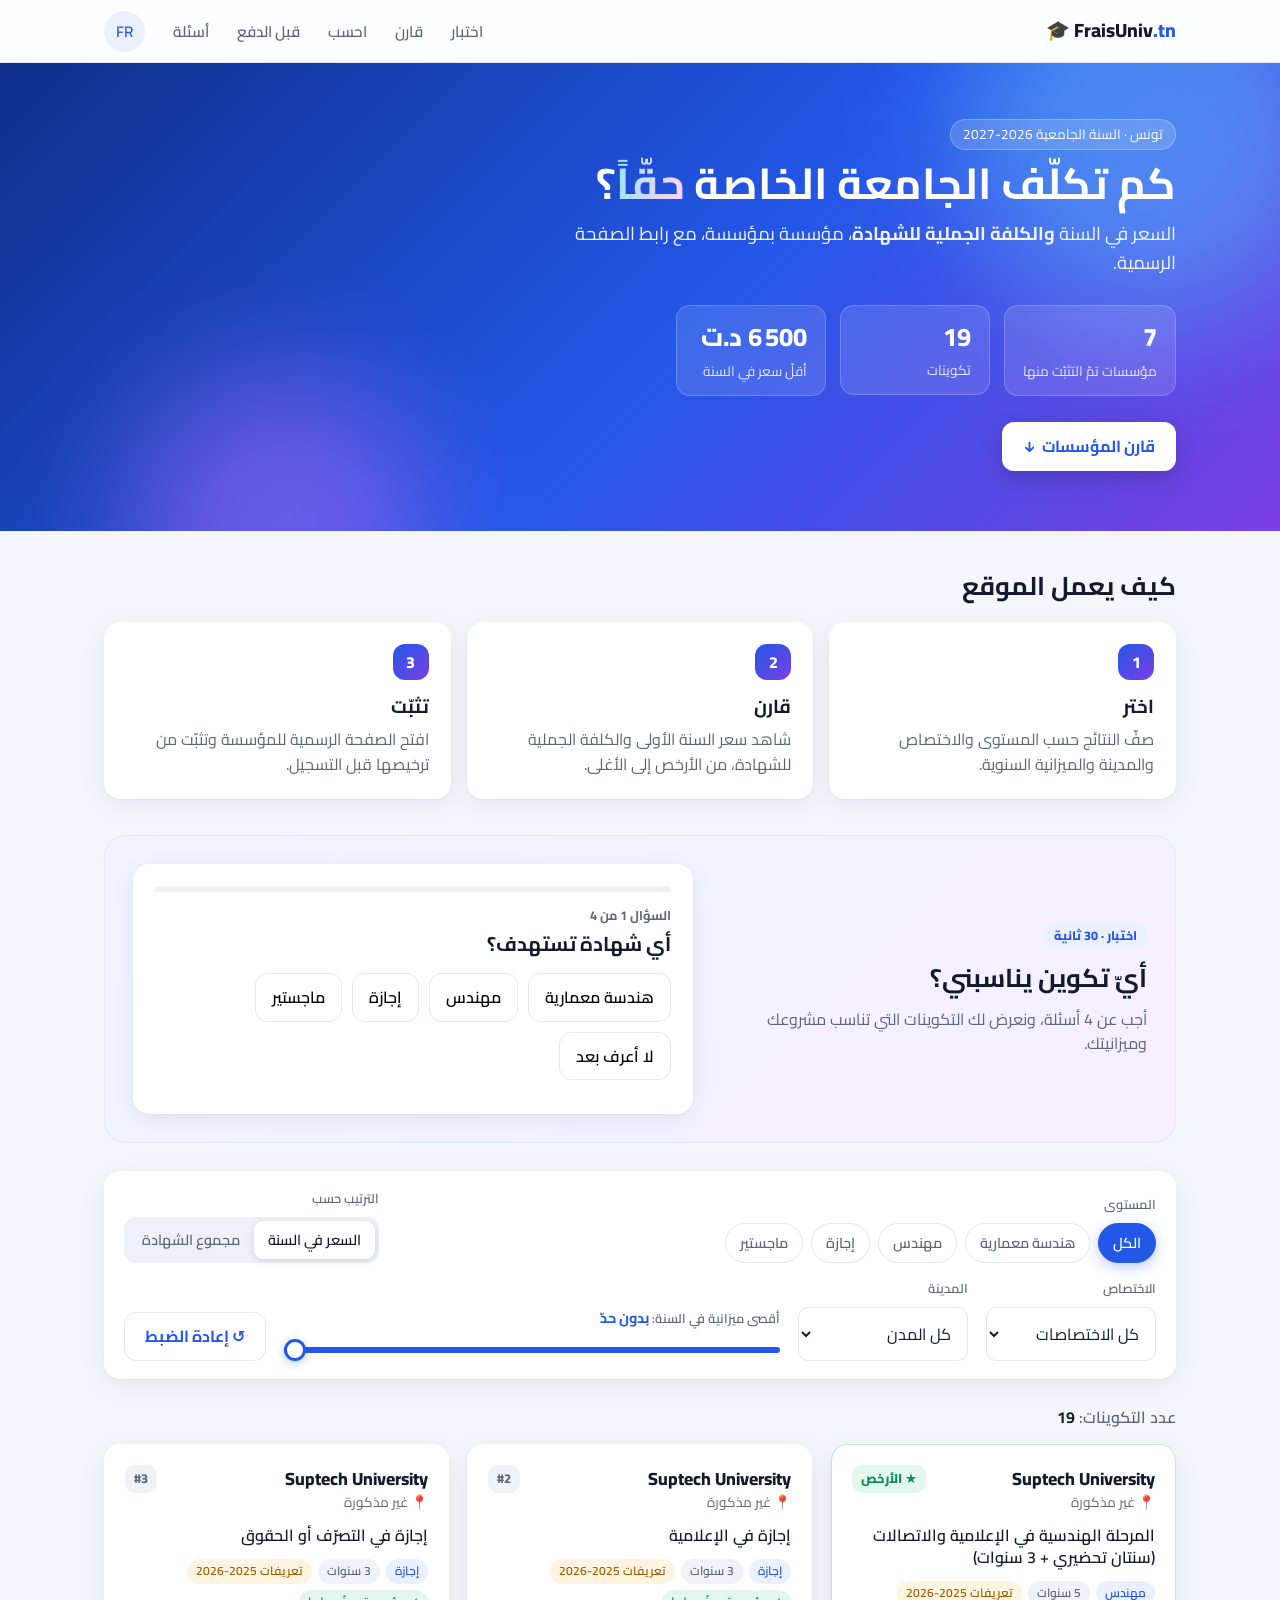
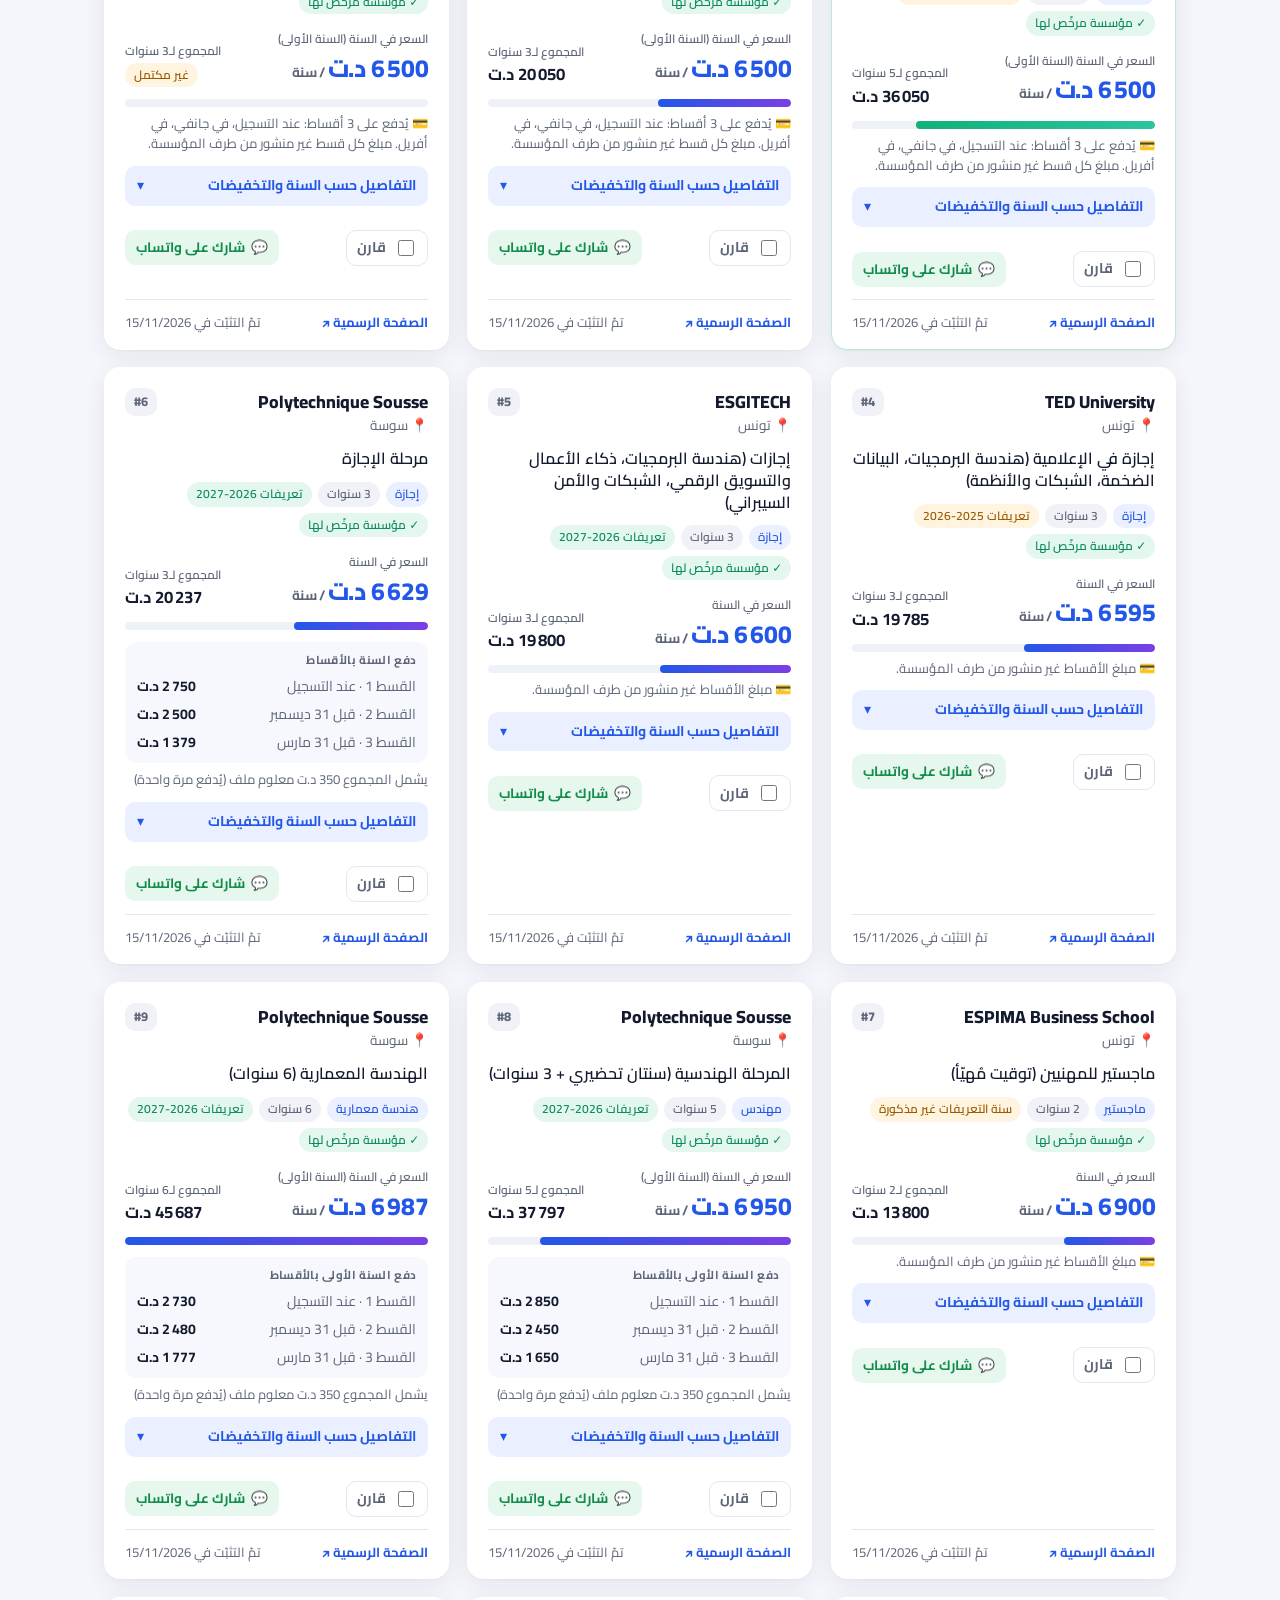
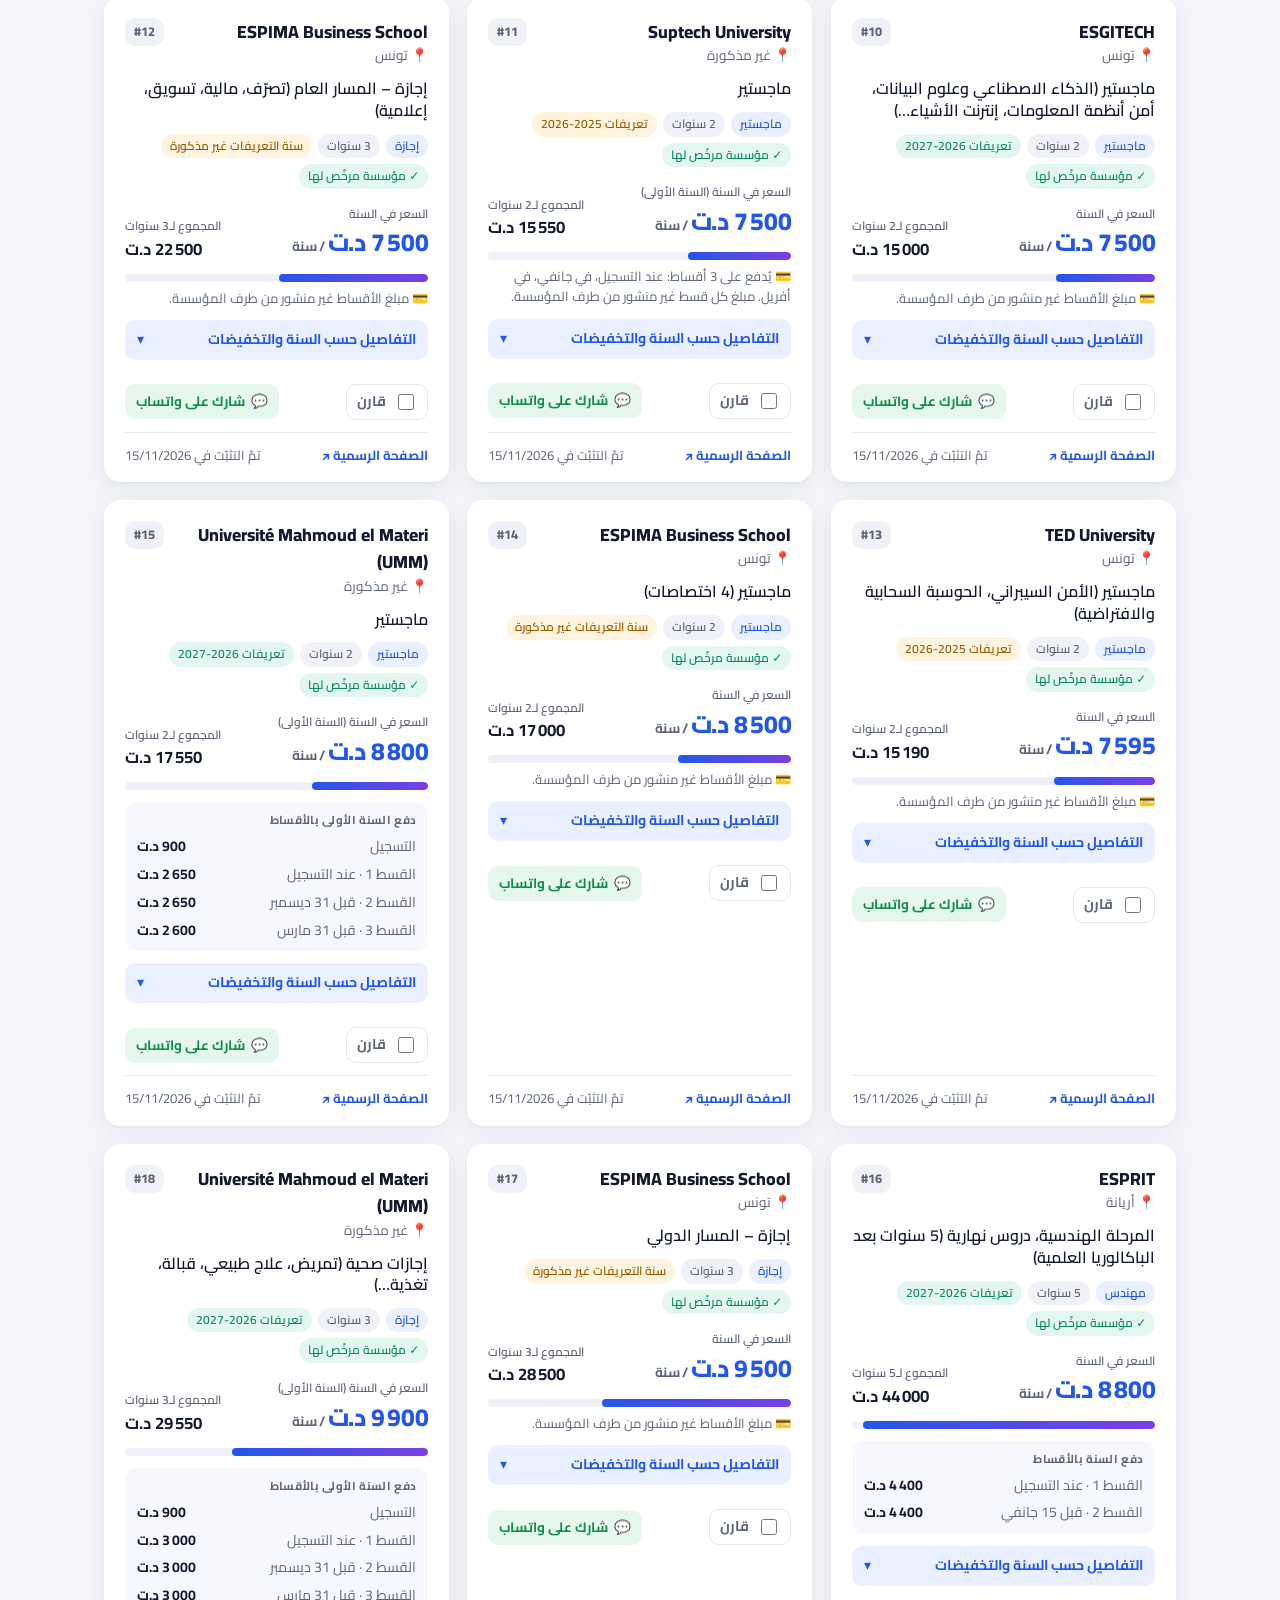
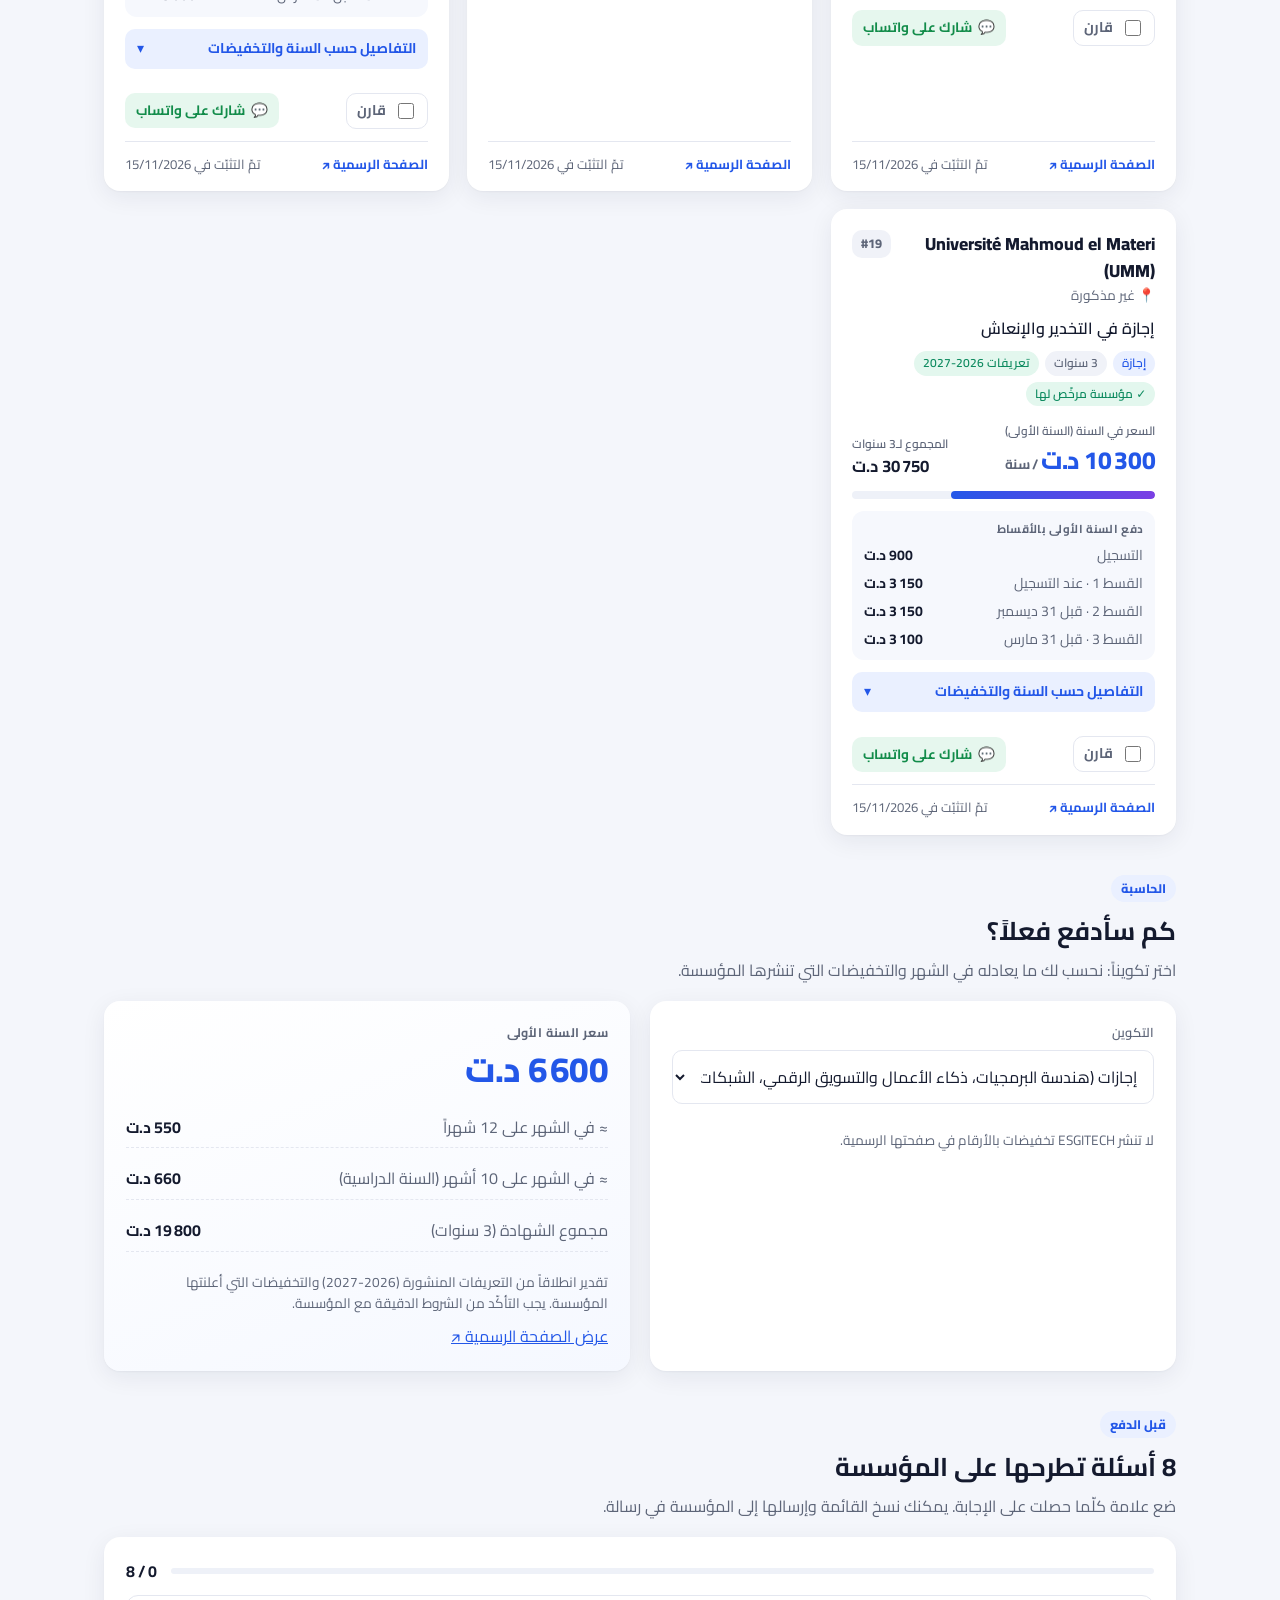
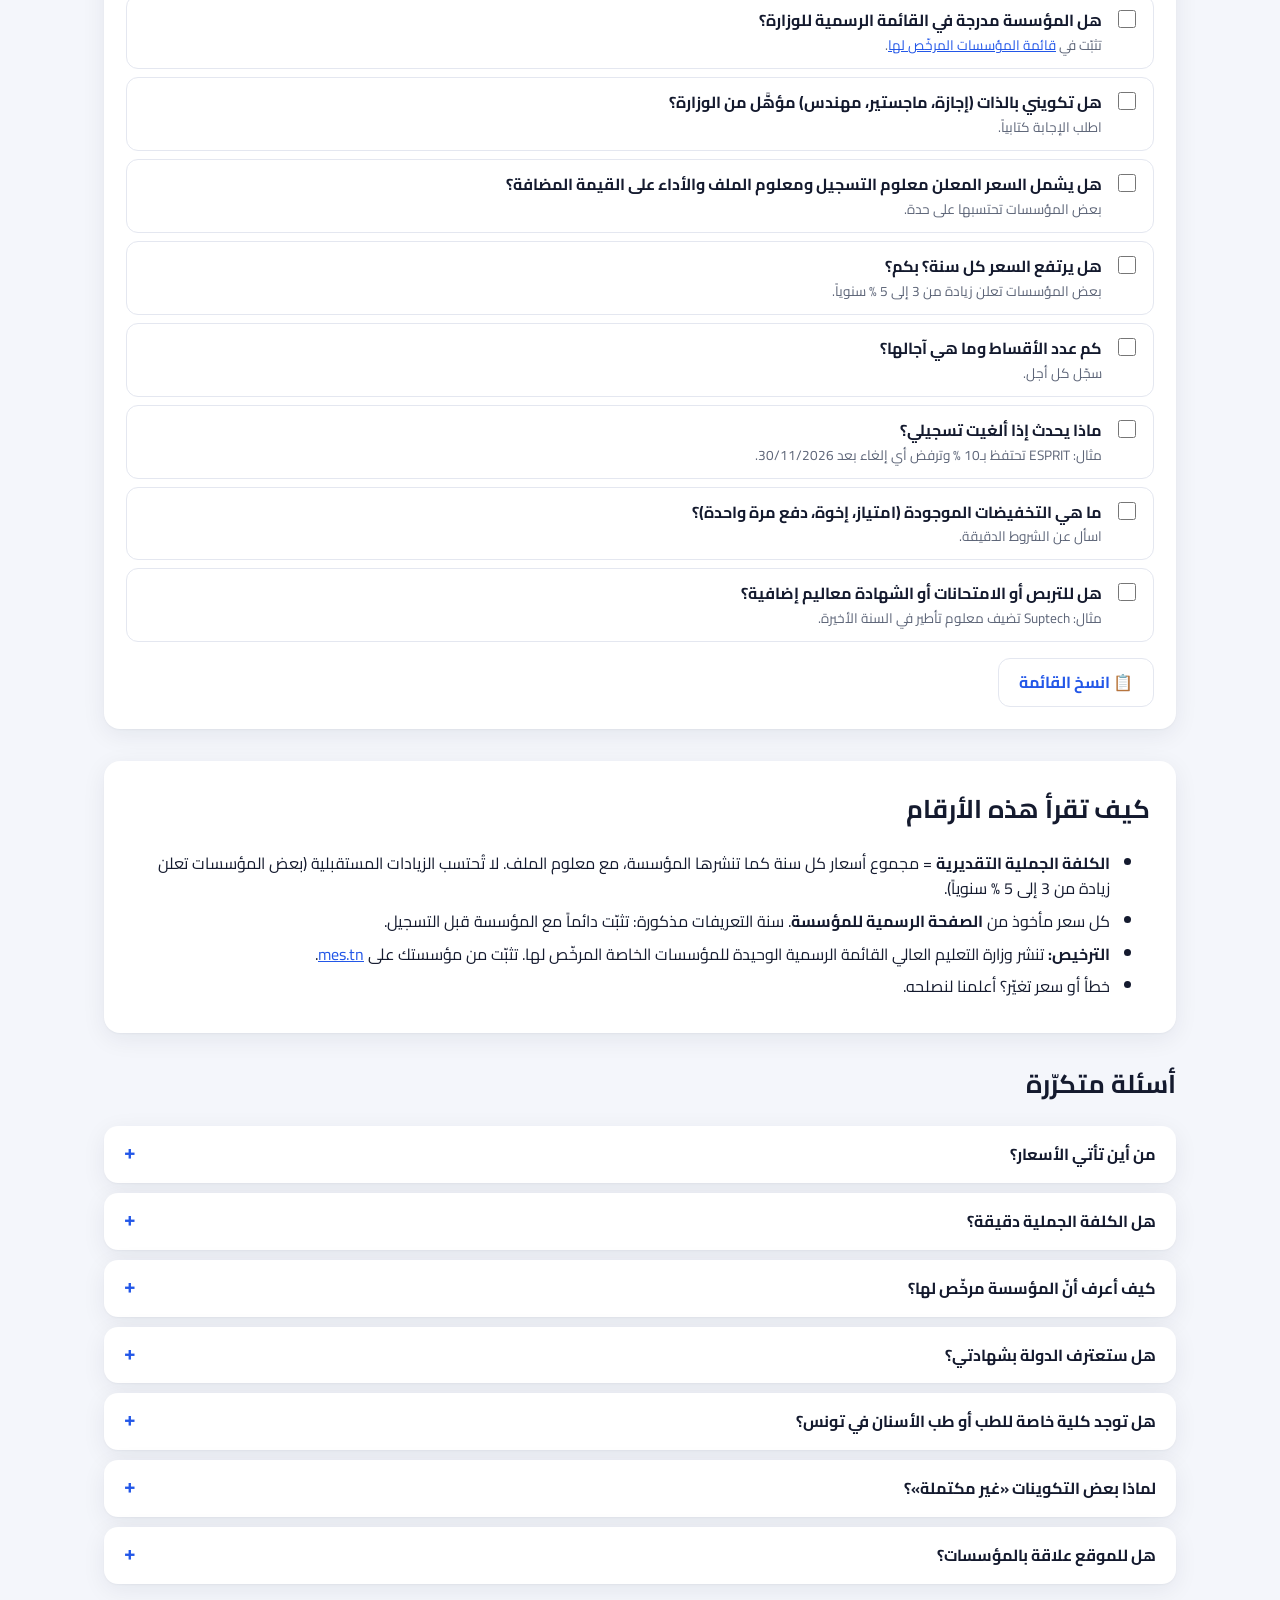
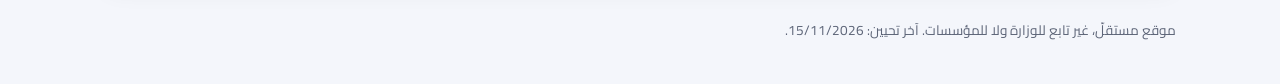
==== ar.html @ 8fb13258 "Version arabe (ar.html, droite à gauche) avec bouton FR / عربي, traductions centralisées dans i18n.j" ====
<!doctype html>
<html lang="ar" dir="rtl">
<head>
  <meta charset="utf-8">
  <meta name="viewport" content="width=device-width, initial-scale=1">
  <title>كم تكلّف الجامعة الخاصة في تونس؟ مقارنة معاليم الدراسة</title>
  <meta name="description" content="قارن معاليم الدراسة في الجامعات والمدارس الخاصة في تونس: السعر في السنة، الكلفة الجملية للشهادة، الأقساط، والمصادر الرسمية مع تاريخ التحيين.">
  <meta property="og:title" content="مقارنة معاليم الجامعات الخاصة في تونس">
  <meta property="og:description" content="السعر في السنة، مجموع الشهادة والمصادر الرسمية، مؤسسة بمؤسسة.">
  <meta property="og:type" content="website">
  <meta property="og:url" content="https://fraisuniv.github.io/ar.html">
  <meta property="og:locale" content="ar_TN">
  <meta name="twitter:card" content="summary">
  <link rel="canonical" href="https://fraisuniv.github.io/ar.html">
  <link rel="alternate" hreflang="fr" href="https://fraisuniv.github.io/">
  <link rel="alternate" hreflang="ar" href="https://fraisuniv.github.io/ar.html">
  <link rel="preconnect" href="https://fonts.googleapis.com">
  <link rel="preconnect" href="https://fonts.gstatic.com" crossorigin>
  <link href="https://fonts.googleapis.com/css2?family=Cairo:wght@400;500;600;700;800&family=Plus+Jakarta+Sans:wght@400;600;800&display=swap" rel="stylesheet">
  <link rel="stylesheet" href="css/style.css">
  <link rel="stylesheet" href="css/extras.css">
</head>
<body>
  <nav class="nav">
    <div class="wrap nav-in">
      <a href="#" class="logo" dir="ltr">🎓 FraisUniv<span>.tn</span></a>
      <div class="nav-links">
        <a href="#quiz">اختبار</a>
        <a href="#comparer">قارن</a>
        <a href="#calcul">احسب</a>
        <a href="#avant">قبل الدفع</a>
        <a href="#faq">أسئلة</a>
        <a href="./" class="lang" lang="fr" hreflang="fr">FR</a>
      </div>
    </div>
  </nav>

  <header class="hero">
    <div class="blob b1"></div><div class="blob b2"></div>
    <div class="wrap hero-in">
      <p class="tag">تونس · السنة الجامعية 2026-2027</p>
      <h1>كم تكلّف الجامعة الخاصة <em>حقّاً</em>؟</h1>
      <p class="lead">السعر في السنة <strong>والكلفة الجملية للشهادة</strong>، مؤسسة بمؤسسة، مع رابط الصفحة الرسمية.</p>
      <div class="stats">
        <div class="stat"><b data-count id="s-ecoles">0</b><span>مؤسسات تمّ التثبّت منها</span></div>
        <div class="stat"><b data-count id="s-form">0</b><span>تكوينات</span></div>
        <div class="stat"><b id="s-min">—</b><span>أقلّ سعر في السنة</span></div>
      </div>
      <a href="#comparer" class="btn btn-light">قارن المؤسسات <span class="arrow">↓</span></a>
    </div>
  </header>

  <main class="wrap">
    <section id="comment" class="steps">
      <h2>كيف يعمل الموقع</h2>
      <div class="steps-grid">
        <div class="step"><span>1</span><h3>اختر</h3><p>صفِّ النتائج حسب المستوى والاختصاص والمدينة والميزانية السنوية.</p></div>
        <div class="step"><span>2</span><h3>قارن</h3><p>شاهد سعر السنة الأولى والكلفة الجملية للشهادة، من الأرخص إلى الأغلى.</p></div>
        <div class="step"><span>3</span><h3>تثبّت</h3><p>افتح الصفحة الرسمية للمؤسسة وتثبّت من ترخيصها قبل التسجيل.</p></div>
      </div>
    </section>

    <section id="quiz" class="quiz">
      <div class="quiz-head">
        <span class="kicker">اختبار · 30 ثانية</span>
        <h2>أيّ تكوين يناسبني؟</h2>
        <p>أجب عن 4 أسئلة، ونعرض لك التكوينات التي تناسب مشروعك وميزانيتك.</p>
      </div>
      <div class="quiz-box">
        <div class="quiz-progress"><i id="q-bar"></i></div>
        <div id="q-step"></div>
      </div>
    </section>

    <section id="comparer" class="filters" aria-label="التصفية">
      <div class="f-row">
        <div class="f-group grow">
          <span class="f-label">المستوى</span>
          <div class="chips" id="f-niveau" role="radiogroup" aria-label="المستوى"></div>
        </div>
        <div class="f-group">
          <span class="f-label">الترتيب حسب</span>
          <div class="seg" id="f-tri" role="radiogroup" aria-label="الترتيب حسب">
            <button type="button" data-v="an" class="on" role="radio" aria-checked="true">السعر في السنة</button>
            <button type="button" data-v="total" role="radio" aria-checked="false">مجموع الشهادة</button>
            <span class="seg-pill"></span>
          </div>
        </div>
      </div>
      <div class="f-row">
        <label class="f-group">
          <span class="f-label">الاختصاص</span>
          <select id="f-domaine"><option value="">كل الاختصاصات</option></select>
        </label>
        <label class="f-group">
          <span class="f-label">المدينة</span>
          <select id="f-ville"><option value="">كل المدن</option></select>
        </label>
        <label class="f-group grow">
          <span class="f-label">أقصى ميزانية في السنة: <b id="budget-val">بدون حدّ</b></span>
          <input id="f-budget" type="range" step="100">
        </label>
        <button id="reset" class="btn btn-ghost" type="button">↺ إعادة الضبط</button>
      </div>
    </section>

    <p id="count" class="count" aria-live="polite"></p>
    <div id="cards" class="cards"></div>

    <section id="calcul" class="calc reveal">
      <div class="calc-head">
        <span class="kicker">الحاسبة</span>
        <h2>كم سأدفع فعلاً؟</h2>
        <p>اختر تكويناً: نحسب لك ما يعادله في الشهر والتخفيضات التي تنشرها المؤسسة.</p>
      </div>
      <div class="calc-grid">
        <div class="calc-form">
          <label class="f-group"><span class="f-label">التكوين</span><select id="c-form"></select></label>
          <div id="c-opts" class="c-opts"></div>
        </div>
        <div class="calc-res" id="c-res" aria-live="polite"></div>
      </div>
    </section>

    <section id="avant" class="check reveal">
      <div class="calc-head">
        <span class="kicker">قبل الدفع</span>
        <h2>8 أسئلة تطرحها على المؤسسة</h2>
        <p>ضع علامة كلّما حصلت على الإجابة. يمكنك نسخ القائمة وإرسالها إلى المؤسسة في رسالة.</p>
      </div>
      <div class="check-box">
        <div class="check-top"><div class="quiz-progress"><i id="ck-bar"></i></div><b id="ck-count">0 / 8</b></div>
        <ul id="ck-list" class="ck-list"></ul>
        <button id="ck-copy" class="btn btn-ghost" type="button">📋 انسخ القائمة</button>
      </div>
    </section>

    <section class="info reveal">
      <h2>كيف تقرأ هذه الأرقام</h2>
      <ul>
        <li><strong>الكلفة الجملية التقديرية</strong> = مجموع أسعار كل سنة كما تنشرها المؤسسة، مع معلوم الملف. لا تُحتسب الزيادات المستقبلية (بعض المؤسسات تعلن زيادة من 3 إلى 5 % سنوياً).</li>
        <li>كل سعر مأخوذ من <strong>الصفحة الرسمية للمؤسسة</strong>. سنة التعريفات مذكورة: تثبّت دائماً مع المؤسسة قبل التسجيل.</li>
        <li><strong>الترخيص:</strong> تنشر وزارة التعليم العالي القائمة الرسمية الوحيدة للمؤسسات الخاصة المرخّص لها. تثبّت من مؤسستك على <a href="https://www.mes.tn" target="_blank" rel="noopener">mes.tn</a>.</li>
        <li>خطأ أو سعر تغيّر؟ أعلمنا لنصلحه.</li>
      </ul>
    </section>

    <section id="faq" class="faq reveal">
      <h2>أسئلة متكرّرة</h2>
      <details><summary>من أين تأتي الأسعار؟</summary><p>كل سعر منقول من الصفحة الرسمية للمؤسسة (رابط «الصفحة الرسمية» في كل بطاقة)، مع تاريخ تثبّتنا منه.</p></details>
      <details><summary>هل الكلفة الجملية دقيقة؟</summary><p>هي تقدير: مجموع الأسعار المنشورة لكل سنة مع معلوم الملف. لا تُحتسب الزيادات المستقبلية، وبعض المؤسسات تعلن زيادات كل سنة.</p></details>
      <details><summary>كيف أعرف أنّ المؤسسة مرخّص لها؟</summary><p>تنشر وزارة التعليم العالي القائمة الرسمية للمؤسسات الخاصة المرخّص لها على <a href="https://www.mes.tn" target="_blank" rel="noopener">mes.tn</a>. تثبّت دائماً من مؤسستك في هذه القائمة.</p></details>
      <details><summary>هل ستعترف الدولة بشهادتي؟</summary><p>حسب الوزارة، المؤسسات الخاصة <strong>المرخّص لها</strong> وحدها مؤهّلة لإسناد شهادات جامعية معترف بها وقابلة للمعادلة. تمّ التثبّت من كل مؤسسة في الموقع في <a href="https://www.mes.tn/image.php?id=20985" target="_blank" rel="noopener">القائمة الرسمية 2025-2026</a> (شارة «✓ مؤسسة مرخّص لها»). بالنسبة لشهادة المهندس توجد <a href="https://www.mes.tn/image.php?id=21192" target="_blank" rel="noopener">قائمة خاصة</a>. قبل الدفع، اسأل المؤسسة أيضاً إن كان التكوين الذي تريده بالذات (إجازة، ماجستير) مؤهَّلاً من الوزارة. المصدر: <a href="https://www.mes.tn/page.php?code_menu=147&code_menu_parent=54" target="_blank" rel="noopener">mes.tn</a>.</p></details>
      <details><summary>هل توجد كلية خاصة للطب أو طب الأسنان في تونس؟</summary><p>في أفريل 2019، أعلنت الوزارة أنها رفضت كل المطالب وأنه لن يُرخَّص لأي جامعة خاصة في الطب أو طب الأسنان (<a href="https://www.webdo.tn/fr/actualite/national/aucune-universite-privee-en-medecine-ne-verra-le-jour-assure-le-ministere-de-lenseignement-superieur/150460/" target="_blank" rel="noopener">Webdo، 15/04/2019</a>). لم نجد إعلاناً مخالفاً منذ ذلك الحين. المؤسسات الخاصة في مجال الصحة تقدّم تكوينات <strong>شبه طبية</strong> (تمريض، علاج طبيعي، قبالة…). احذر من العروض التي تعدك بشهادة طبيب في مؤسسة خاصة في تونس.</p></details>
      <details><summary>لماذا بعض التكوينات «غير مكتملة»؟</summary><p>لا تنشر المؤسسة أسعار كل السنوات. لا نخترع أي رقم: اتصل بالمؤسسة لمعرفة المبلغ الناقص.</p></details>
      <details><summary>هل للموقع علاقة بالمؤسسات؟</summary><p>لا. الموقع مستقلّ ويرتّب المؤسسات حسب السعر، وليس حسب من يدفع.</p></details>
    </section>
  </main>

  <footer class="wrap foot">
    <p>موقع مستقلّ، غير تابع للوزارة ولا للمؤسسات. آخر تحيين: <span id="maj"></span>.</p>
  </footer>

  <div id="cmp-bar" class="cmp-bar" hidden>
    <span id="cmp-txt"></span>
    <button id="cmp-clear" class="btn btn-ghost" type="button">إفراغ</button>
    <button id="cmp-open" class="btn btn-primary" type="button">قارن</button>
  </div>
  <div id="cmp-modal" class="modal" hidden role="dialog" aria-modal="true" aria-labelledby="cmp-title">
    <div class="modal-box">
      <div class="modal-head"><h2 id="cmp-title">المقارنة</h2><button id="cmp-close" class="x" type="button" aria-label="إغلاق">✕</button></div>
      <div class="modal-body" id="cmp-body"></div>
    </div>
  </div>

  <script src="js/i18n.js"></script>
  <script src="js/data.js"></script>
  <script src="js/app.js"></script>
  <script src="js/extras.js"></script>
</body>
</html>
---- css/style.css ----
:root {
  --bg: #f4f6fb;
  --card: #ffffff;
  --text: #141a2e;
  --muted: #5d6578;
  --line: #e4e7f0;
  --accent: #2357e8;
  --accent-2: #7b3fe4;
  --accent-soft: #eaf0ff;
  --warn: #9a5b00;
  --warn-soft: #fff4e0;
  --ok: #0d8a5f;
  --ok-soft: #e3f7ee;
  --shadow: 0 1px 2px rgba(20,30,60,.04), 0 6px 24px rgba(20,30,60,.07);
  --shadow-up: 0 2px 4px rgba(20,30,60,.05), 0 18px 40px rgba(35,87,232,.16);
  --ease: cubic-bezier(.22,.8,.26,1);
  --r: 16px;
}
* { box-sizing: border-box; }
html { scroll-behavior: smooth; }
body { margin: 0; background: var(--bg); color: var(--text); font: 16px/1.55 "Plus Jakarta Sans", system-ui, -apple-system, "Segoe UI", Roboto, sans-serif; }
.wrap { max-width: 1120px; margin: 0 auto; padding: 0 24px; }
a { color: var(--accent); }
h2 { font-size: 1.6rem; letter-spacing: -.01em; }

/* Navigation */
.nav { background: rgba(255,255,255,.82); backdrop-filter: blur(12px); border-bottom: 1px solid var(--line); position: sticky; top: 0; z-index: 20; }
.nav-in { display: flex; align-items: center; justify-content: space-between; height: 62px; }
.logo { font-weight: 800; font-size: 1.2rem; color: var(--text); text-decoration: none; }
.logo span { color: var(--accent); }
.nav-links a { margin-inline-start: 24px; color: var(--muted); text-decoration: none; font-weight: 600; font-size: .95rem; position: relative; transition: color .2s; }
.nav-links a::after { content: ""; position: absolute; left: 0; right: 0; bottom: -4px; height: 2px; background: var(--accent); border-radius: 2px; transform: scaleX(0); transition: transform .25s var(--ease); }
.nav-links a:hover { color: var(--accent); }
.nav-links a:hover::after { transform: scaleX(1); }

/* Hero */
.hero { position: relative; overflow: hidden; background: linear-gradient(135deg, #0d2f8a 0%, #2357e8 55%, #7b3fe4 100%); color: #fff; padding: 56px 0 60px; }
.hero-in { position: relative; z-index: 1; animation: rise .8s var(--ease) both; }
.blob { position: absolute; border-radius: 50%; filter: blur(60px); opacity: .45; }
.b1 { width: 380px; height: 380px; background: #5ec8ff; top: -120px; right: -60px; animation: float 12s ease-in-out infinite; }
.b2 { width: 300px; height: 300px; background: #c06bff; bottom: -140px; left: 10%; animation: float 15s ease-in-out infinite reverse; }
.hero h1 { font-size: 2.7rem; margin: 10px 0 12px; line-height: 1.12; letter-spacing: -.02em; max-width: 760px; }
.hero h1 em { font-style: normal; background: linear-gradient(90deg, #9fe2ff, #ffd1ff); -webkit-background-clip: text; background-clip: text; color: transparent; }
.hero .lead { font-size: 1.15rem; max-width: 620px; opacity: .92; margin: 0; }
.tag { display: inline-block; background: rgba(255,255,255,.16); border: 1px solid rgba(255,255,255,.25); padding: 4px 12px; border-radius: 99px; font-size: .85rem; margin: 0; }
.stats { display: flex; gap: 14px; margin-top: 28px; flex-wrap: wrap; }
.stat { background: rgba(255,255,255,.12); border: 1px solid rgba(255,255,255,.2); backdrop-filter: blur(6px); border-radius: 14px; padding: 12px 18px; min-width: 150px; }
.stat b { display: block; font-size: 1.6rem; font-weight: 800; font-variant-numeric: tabular-nums; }
.stat span { font-size: .85rem; opacity: .85; }

/* Boutons */
.btn { display: inline-flex; align-items: center; gap: 8px; font: inherit; font-weight: 700; padding: 11px 20px; border-radius: 12px; cursor: pointer; text-decoration: none; border: 1px solid transparent; transition: transform .15s var(--ease), background .2s, box-shadow .2s; }
.btn:active { transform: scale(.97); }
.btn-light { background: #fff; color: var(--accent); margin-top: 26px; box-shadow: 0 8px 24px rgba(0,0,0,.18); }
.btn-light:hover { transform: translateY(-2px); }
.btn-light .arrow { display: inline-block; animation: bob 1.6s ease-in-out infinite; }
.btn-ghost { background: transparent; color: var(--accent); border-color: var(--line); align-self: end; }
.btn-ghost:hover { background: var(--accent-soft); }
:focus-visible { outline: 3px solid rgba(35,87,232,.45); outline-offset: 2px; border-radius: 10px; }

/* Filtres */
.filters { position: relative; z-index: 10; background: #fff; padding: 18px 20px; border-radius: var(--r); margin-top: 28px; box-shadow: var(--shadow); display: grid; gap: 16px; animation: rise .8s .15s var(--ease) both; }
.f-row { display: flex; gap: 18px; flex-wrap: wrap; align-items: flex-end; }
.f-group { display: flex; flex-direction: column; gap: 8px; min-width: 170px; }
.f-group.grow { flex: 1; }
.f-label { font-size: .8rem; font-weight: 600; color: var(--muted); text-transform: uppercase; letter-spacing: .04em; }
.f-label b { color: var(--accent); text-transform: none; letter-spacing: 0; font-size: .9rem; }
select { font: inherit; padding: 10px 12px; border: 1px solid var(--line); border-radius: 10px; background: #fff; color: var(--text); cursor: pointer; transition: border-color .2s, box-shadow .2s; }
select:hover { border-color: #c5cde0; }
select:focus { border-color: var(--accent); box-shadow: 0 0 0 3px var(--accent-soft); outline: none; }

.chips { display: flex; flex-wrap: wrap; gap: 8px; }
.chip { font: inherit; font-size: .9rem; font-weight: 600; padding: 8px 14px; border-radius: 99px; border: 1px solid var(--line); background: #fff; color: var(--muted); cursor: pointer; transition: all .2s var(--ease); }
.chip:hover { border-color: var(--accent); color: var(--accent); transform: translateY(-1px); }
.chip.on { background: var(--accent); border-color: var(--accent); color: #fff; box-shadow: 0 4px 14px rgba(35,87,232,.3); }

.seg { position: relative; display: inline-flex; background: #eef1f8; border-radius: 12px; padding: 4px; }
.seg button { position: relative; z-index: 1; font: inherit; font-size: .9rem; font-weight: 600; border: 0; background: none; padding: 8px 14px; border-radius: 9px; cursor: pointer; color: var(--muted); transition: color .25s; }
.seg button.on { color: var(--text); }
.seg-pill { position: absolute; top: 4px; bottom: 4px; left: 4px; background: #fff; border-radius: 9px; box-shadow: 0 2px 8px rgba(20,30,60,.12); transition: left .3s var(--ease), width .3s var(--ease); }

input[type=range] { -webkit-appearance: none; appearance: none; width: 100%; height: 6px; border-radius: 99px; background: linear-gradient(90deg, var(--accent) var(--p, 100%), #dfe4f0 var(--p, 100%)); cursor: pointer; margin: 10px 0 8px; }
input[type=range]::-webkit-slider-thumb { -webkit-appearance: none; width: 22px; height: 22px; border-radius: 50%; background: #fff; border: 3px solid var(--accent); box-shadow: 0 2px 8px rgba(35,87,232,.35); transition: transform .15s; }
input[type=range]::-webkit-slider-thumb:hover { transform: scale(1.15); }
input[type=range]::-moz-range-thumb { width: 18px; height: 18px; border-radius: 50%; background: #fff; border: 3px solid var(--accent); }

.count { color: var(--muted); margin: 26px 0 14px; font-weight: 600; }
.count b { color: var(--text); }

/* Cartes */
.cards { display: grid; grid-template-columns: repeat(auto-fill, minmax(340px, 1fr)); gap: 18px; }
.card { background: var(--card); border-radius: var(--r); padding: 20px 20px 16px; box-shadow: var(--shadow); border: 1px solid transparent; display: flex; flex-direction: column; gap: 12px; transition: transform .25s var(--ease), box-shadow .25s var(--ease), border-color .25s; animation: pop .45s var(--ease) both; animation-delay: calc(var(--i) * 45ms); }
.card:hover { transform: translateY(-4px); box-shadow: var(--shadow-up); border-color: #d6e0ff; }
.card.best { border-color: #b8ead4; }
.card-top { display: flex; justify-content: space-between; gap: 10px; align-items: flex-start; }
.school { font-weight: 800; font-size: 1.1rem; }
.where { font-size: .85rem; color: var(--muted); }
.rank { flex: none; font-size: .8rem; font-weight: 800; color: var(--muted); background: #f0f2f8; border-radius: 10px; padding: 4px 9px; }
.best .rank { background: var(--ok-soft); color: var(--ok); }
.title { font-weight: 600; line-height: 1.35; }
.badges { display: flex; flex-wrap: wrap; gap: 6px; }
.badge { display: inline-block; font-size: .75rem; font-weight: 600; padding: 3px 9px; border-radius: 99px; background: var(--accent-soft); color: var(--accent); }
.badge.warn { background: var(--warn-soft); color: var(--warn); }
.badge.ok { background: var(--ok-soft); color: var(--ok); }
.badge.grey { background: #f0f2f8; color: var(--muted); }

.money { display: flex; justify-content: space-between; align-items: flex-end; gap: 10px; padding-top: 4px; }
.money small { display: block; font-size: .75rem; color: var(--muted); font-weight: 600; text-transform: uppercase; letter-spacing: .03em; }
.first { font-weight: 700; font-size: 1.05rem; }
.total { font-weight: 800; font-size: 1.55rem; color: var(--accent); font-variant-numeric: tabular-nums; letter-spacing: -.01em; }
.bar { height: 8px; background: #eef1f8; border-radius: 99px; overflow: hidden; }
.bar i { display: block; height: 100%; width: 0; border-radius: 99px; background: linear-gradient(90deg, var(--accent), var(--accent-2)); transition: width .9s var(--ease); }
.best .bar i { background: linear-gradient(90deg, #12b07a, #2bc4a0); }
.dossier { font-size: .82rem; color: var(--muted); margin-top: -6px; }

.toggle { font: inherit; font-size: .88rem; font-weight: 700; color: var(--accent); background: var(--accent-soft); border: 0; border-radius: 10px; padding: 9px 12px; cursor: pointer; display: flex; justify-content: space-between; align-items: center; transition: background .2s; }
.toggle:hover { background: #dce6ff; }
.toggle .chev { transition: transform .3s var(--ease); }
.card.open .toggle .chev { transform: rotate(180deg); }
.more { display: grid; grid-template-rows: 0fr; transition: grid-template-rows .35s var(--ease); }
.card.open .more { grid-template-rows: 1fr; }
.more > div { overflow: hidden; }
.years { display: flex; align-items: flex-end; gap: 8px; height: 120px; padding: 14px 2px 0; }
.yr { flex: 1; display: flex; flex-direction: column; align-items: center; justify-content: flex-end; height: 100%; gap: 4px; font-size: .72rem; color: var(--muted); }
.yr .col { width: 100%; max-width: 44px; border-radius: 8px 8px 4px 4px; background: linear-gradient(180deg, #7d9bff, var(--accent)); height: 0; transition: height .6s var(--ease); }
.yr .col.na { background: repeating-linear-gradient(45deg, #eef1f8 0 6px, #e1e6f2 6px 12px); }
.yr b { color: var(--text); font-size: .74rem; }
.note { font-size: .85rem; color: var(--muted); margin: 10px 0 0; }
.note strong { color: var(--text); }

.card-foot { display: flex; justify-content: space-between; align-items: center; border-top: 1px solid var(--line); padding-top: 12px; margin-top: auto; font-size: .82rem; color: var(--muted); }
.card-foot a { font-weight: 700; text-decoration: none; }
.card-foot a:hover { text-decoration: underline; }

.empty { grid-column: 1 / -1; text-align: center; background: var(--card); border-radius: var(--r); padding: 40px 20px; box-shadow: var(--shadow); animation: pop .4s var(--ease) both; }
.empty .big { font-size: 2.4rem; }
.empty p { color: var(--muted); }

/* Sections */
.steps { margin: 36px 0 0; }
.steps h2 { margin: 0 0 16px; }
.steps-grid { display: grid; grid-template-columns: repeat(3, 1fr); gap: 16px; }
.step { background: var(--card); border-radius: var(--r); padding: 22px; box-shadow: var(--shadow); transition: transform .25s var(--ease); }
.step:hover { transform: translateY(-3px); }
.step span { display: inline-grid; place-items: center; width: 36px; height: 36px; border-radius: 12px; background: linear-gradient(135deg, var(--accent), var(--accent-2)); color: #fff; font-weight: 800; }
.step h3 { margin: 12px 0 6px; }
.step p { margin: 0; color: var(--muted); }

.info { background: var(--card); border-radius: var(--r); padding: 8px 26px 18px; margin: 32px 0; box-shadow: var(--shadow); }
.info li { margin-bottom: 8px; }

.faq { margin: 0 0 36px; }
.faq details { background: var(--card); border-radius: 14px; padding: 16px 20px; margin-bottom: 10px; box-shadow: var(--shadow); }
.faq summary { font-weight: 700; cursor: pointer; list-style: none; display: flex; justify-content: space-between; }
.faq summary::-webkit-details-marker { display: none; }
.faq summary::after { content: "+"; color: var(--accent); font-size: 1.3rem; line-height: 1; transition: transform .25s var(--ease); }
.faq details[open] summary::after { transform: rotate(45deg); }
.faq details[open] p { animation: fade .3s var(--ease); }
.faq p { color: var(--muted); margin: 10px 0 0; }
.foot { color: var(--muted); font-size: .85rem; padding-bottom: 30px; }

.reveal { opacity: 0; transform: translateY(24px); transition: opacity .7s var(--ease), transform .7s var(--ease); }
.reveal.seen { opacity: 1; transform: none; }

@keyframes rise { from { opacity: 0; transform: translateY(18px); } to { opacity: 1; transform: none; } }
@keyframes pop { from { opacity: 0; transform: translateY(14px) scale(.98); } to { opacity: 1; transform: none; } }
@keyframes fade { from { opacity: 0; } to { opacity: 1; } }
@keyframes float { 50% { transform: translate(30px, 24px); } }
@keyframes bob { 50% { transform: translateY(3px); } }

@media (max-width: 760px) {
  .hero h1 { font-size: 2rem; }
  .nav-links { display: none; }
  .filters { position: static; }
  .steps-grid { grid-template-columns: 1fr; }
  .cards { grid-template-columns: 1fr; }
  .wrap { padding: 0 16px; }
}
@media (prefers-reduced-motion: reduce) {
  *, *::before, *::after { animation: none !important; transition: none !important; }
  .reveal { opacity: 1; transform: none; }
}
.card a.badge { text-decoration: none; } .card a.badge:hover { filter: brightness(.95); }
.money .right { text-align: end; }
.total .per { font-size: .85rem; font-weight: 700; color: var(--muted); }
.tranches { background: #f6f8fd; border-radius: 12px; padding: 10px 12px; display: grid; gap: 6px; }
.tranches small { font-size: .72rem; color: var(--muted); font-weight: 700; text-transform: uppercase; letter-spacing: .03em; }
.tr { display: flex; justify-content: space-between; gap: 10px; font-size: .88rem; }
.tr span { color: var(--muted); }
.tr b { font-variant-numeric: tabular-nums; }
.tr-table { width: 100%; border-collapse: collapse; font-size: .78rem; margin-top: 12px; font-variant-numeric: tabular-nums; }
.tr-table th { text-align: end; color: var(--muted); font-weight: 600; padding: 4px; border-bottom: 1px solid var(--line); }
.tr-table th:first-child, .tr-table td:first-child { text-align: start; }
.tr-table td { text-align: end; padding: 4px; border-bottom: 1px solid var(--line); }

/* Langue : bouton FR / عربي et version arabe (droite à gauche) */
.lang { font-weight: 800; font-size: .85rem; color: var(--accent) !important; background: var(--accent-soft); padding: 6px 12px; border-radius: 99px; }
.lang::after { display: none; }
[dir="rtl"] body { font-family: "Cairo", "Plus Jakarta Sans", system-ui, sans-serif; }
[dir="rtl"] input[type=range] { background: linear-gradient(270deg, var(--accent) var(--p, 100%), #dfe4f0 var(--p, 100%)); }
[dir="rtl"] .hero h1, [dir="rtl"] h2 { letter-spacing: 0; }
[dir="rtl"] .f-label, [dir="rtl"] .money small, [dir="rtl"] .q-num, [dir="rtl"] .kicker { letter-spacing: 0; text-transform: none; }
---- css/extras.css ----
/* Sections interactives : quiz, comparateur, calculateur, liste « avant de payer » */
.kicker { display: inline-block; font-size: .78rem; font-weight: 800; text-transform: uppercase; letter-spacing: .06em; color: var(--accent); background: var(--accent-soft); padding: 4px 10px; border-radius: 99px; }
.btn-primary { background: linear-gradient(135deg, var(--accent), var(--accent-2)); color: #fff; box-shadow: 0 6px 18px rgba(35,87,232,.3); }
.btn-primary:hover { transform: translateY(-1px); }
.btn-primary:disabled { opacity: .45; cursor: not-allowed; transform: none; }

/* Quiz */
.quiz { margin: 36px 0 0; display: grid; grid-template-columns: 1fr 1.3fr; gap: 24px; align-items: center; background: linear-gradient(135deg, #f0f4ff, #f6efff); border-radius: 22px; padding: 28px; border: 1px solid #e2e8ff; }
.quiz-head h2 { margin: 10px 0 8px; }
.quiz-head p { color: var(--muted); margin: 0; }
.quiz-box { background: #fff; border-radius: var(--r); padding: 22px; box-shadow: var(--shadow); min-height: 250px; }
.quiz-progress { height: 6px; background: #eef1f8; border-radius: 99px; overflow: hidden; flex: 1; }
.quiz-progress i { display: block; height: 100%; width: 0; background: linear-gradient(90deg, var(--accent), var(--accent-2)); border-radius: 99px; transition: width .4s var(--ease); }
.q-anim { animation: pop .35s var(--ease) both; }
.q-num { font-size: .8rem; font-weight: 700; color: var(--muted); margin: 14px 0 2px; text-transform: uppercase; letter-spacing: .04em; }
.q-anim h3 { margin: 0 0 14px; font-size: 1.25rem; }
.q-choices { display: flex; flex-wrap: wrap; gap: 10px; }
.q-choice { font: inherit; font-weight: 600; padding: 11px 16px; border-radius: 12px; border: 1.5px solid var(--line); background: #fff; cursor: pointer; transition: all .2s var(--ease); }
.q-choice:hover { border-color: var(--accent); color: var(--accent); transform: translateY(-2px); box-shadow: 0 6px 14px rgba(35,87,232,.12); }
.q-back { font: inherit; font-size: .85rem; background: none; border: 0; color: var(--muted); cursor: pointer; margin-top: 14px; padding: 0; }
.q-back:hover { color: var(--accent); }
.q-res { display: grid; gap: 10px; margin: 6px 0 14px; }
.q-card { font: inherit; text-align: start; display: grid; grid-template-columns: auto 1fr auto; gap: 12px; align-items: center; padding: 12px 14px; border-radius: 14px; border: 1px solid var(--line); background: #fff; cursor: pointer; transition: all .2s var(--ease); animation: pop .4s var(--ease) both; }
.q-card:nth-child(2) { animation-delay: .08s; }
.q-card:nth-child(3) { animation-delay: .16s; }
.q-card:hover { border-color: var(--accent); transform: translateX(4px); }
.q-card small { display: block; color: var(--muted); font-size: .8rem; }
.q-medal { font-size: 1.5rem; }
.q-price { font-weight: 800; color: var(--accent); text-align: end; white-space: nowrap; }
.q-price small { font-weight: 600; }

/* Actions des cartes */
.card-actions { display: flex; justify-content: space-between; align-items: center; gap: 10px; }
.pick { display: inline-flex; align-items: center; gap: 8px; font-size: .88rem; font-weight: 700; color: var(--muted); cursor: pointer; padding: 6px 10px; border-radius: 10px; border: 1px solid var(--line); transition: all .2s; }
.pick input { width: 16px; height: 16px; accent-color: var(--accent); }
.card.picked .pick { border-color: var(--accent); color: var(--accent); background: var(--accent-soft); }
.card.picked { border-color: var(--accent); box-shadow: var(--shadow-up); }
.wa { display: inline-flex; align-items: center; gap: 6px; font-size: .85rem; font-weight: 700; color: #128c4a; background: #e6f7ee; padding: 7px 11px; border-radius: 10px; text-decoration: none; transition: background .2s; }
.wa::before { content: "💬"; }
.wa:hover { background: #d3f1e1; }
.card.flash { animation: flash 1.8s var(--ease); }
@keyframes flash { 0%, 100% { box-shadow: var(--shadow); } 20%, 60% { box-shadow: 0 0 0 4px rgba(35,87,232,.35), var(--shadow-up); } }

/* Barre et fenêtre de comparaison */
.cmp-bar { position: fixed; left: 50%; bottom: 20px; transform: translateX(-50%); z-index: 30; display: flex; align-items: center; gap: 12px; background: #141a2e; color: #fff; padding: 10px 12px 10px 20px; border-radius: 16px; box-shadow: 0 16px 40px rgba(0,0,0,.25); }
.cmp-bar[hidden] { display: none; }
.cmp-bar .btn-ghost { color: #fff; border-color: rgba(255,255,255,.25); }
.cmp-bar .btn-ghost:hover { background: rgba(255,255,255,.1); }
.modal { position: fixed; inset: 0; z-index: 40; background: rgba(15,20,40,.55); backdrop-filter: blur(4px); display: grid; place-items: center; padding: 20px; animation: fade .2s; }
.modal[hidden] { display: none; }
.modal-box { background: #fff; border-radius: 20px; width: min(980px, 100%); max-height: 88vh; display: flex; flex-direction: column; box-shadow: 0 30px 80px rgba(0,0,0,.3); animation: pop .3s var(--ease); }
.modal-head { display: flex; justify-content: space-between; align-items: center; padding: 18px 22px; border-bottom: 1px solid var(--line); }
.modal-head h2 { margin: 0; font-size: 1.3rem; }
.x { font: inherit; font-size: 1.1rem; border: 0; background: #f0f2f8; width: 36px; height: 36px; border-radius: 10px; cursor: pointer; }
.x:hover { background: #e3e7f2; }
.modal-body { padding: 8px 22px 20px; overflow: auto; }
.table-wrap { overflow-x: auto; }
.cmp { width: 100%; border-collapse: collapse; font-size: .9rem; }
.cmp th, .cmp td { padding: 11px 12px; border-bottom: 1px solid var(--line); text-align: start; vertical-align: top; }
.cmp thead th { font-size: 1rem; }
.cmp tbody th { color: var(--muted); font-weight: 600; width: 190px; }
.cmp td.win { background: var(--ok-soft); color: var(--ok); font-weight: 700; }

/* Calculateur */
.calc, .check { margin: 40px 0 0; }
.calc-head h2 { margin: 10px 0 6px; }
.calc-head p { color: var(--muted); margin: 0 0 18px; }
.calc-grid { display: grid; grid-template-columns: 1fr 1fr; gap: 20px; }
.calc-form, .calc-res, .check-box { background: #fff; border-radius: var(--r); padding: 22px; box-shadow: var(--shadow); }
.calc-form select { width: 100%; }
.c-opts { display: grid; gap: 12px; margin-top: 16px; }
.opt-group { display: grid; gap: 8px; }
.opt { display: flex; gap: 10px; align-items: flex-start; padding: 10px 12px; border-radius: 12px; border: 1px solid var(--line); cursor: pointer; transition: all .2s; }
.opt:hover { border-color: var(--accent); }
.opt:has(input:checked) { border-color: var(--accent); background: var(--accent-soft); }
.opt input { accent-color: var(--accent); margin-top: 3px; }
.opt small { display: block; color: var(--ok); font-weight: 700; }
.calc-res { display: grid; gap: 10px; align-content: start; background: linear-gradient(160deg, #fff, #f5f8ff); }
.calc-res .big small { display: block; font-size: .78rem; font-weight: 700; color: var(--muted); text-transform: uppercase; letter-spacing: .03em; }
.calc-res .big b { font-size: 2.2rem; font-weight: 800; color: var(--accent); letter-spacing: -.02em; }
.c-row { display: flex; justify-content: space-between; gap: 10px; padding: 8px 0; border-bottom: 1px dashed var(--line); }
.c-row span { color: var(--muted); }
.c-save { background: var(--ok-soft); color: var(--ok); padding: 10px 12px; border-radius: 12px; font-weight: 600; animation: pop .35s var(--ease); }

/* Avant de payer */
.check-top { display: flex; align-items: center; gap: 14px; margin-bottom: 12px; }
.ck-list { list-style: none; padding: 0; margin: 0 0 16px; display: grid; gap: 8px; }
.ck-list label { display: flex; gap: 12px; align-items: flex-start; padding: 12px 14px; border-radius: 12px; border: 1px solid var(--line); cursor: pointer; transition: all .2s; }
.ck-list label:hover { border-color: #c5d3ff; }
.ck-list input { width: 18px; height: 18px; accent-color: var(--ok); margin-top: 2px; flex: none; }
.ck-list small { display: block; color: var(--muted); font-size: .85rem; margin-top: 2px; }
.ck-list label:has(input:checked) { background: var(--ok-soft); border-color: #b8ead4; }
.ck-list label:has(input:checked) b { text-decoration: line-through; color: var(--muted); }

.toast { position: fixed; left: 50%; top: 80px; transform: translate(-50%, -20px); background: #141a2e; color: #fff; padding: 10px 18px; border-radius: 12px; font-weight: 600; z-index: 50; opacity: 0; pointer-events: none; transition: all .3s var(--ease); }
.toast.show { opacity: 1; transform: translate(-50%, 0); }

@media (max-width: 760px) {
  .quiz, .calc-grid { grid-template-columns: 1fr; }
  .quiz { padding: 18px; }
  .cmp-bar { width: calc(100% - 32px); justify-content: space-between; }
}
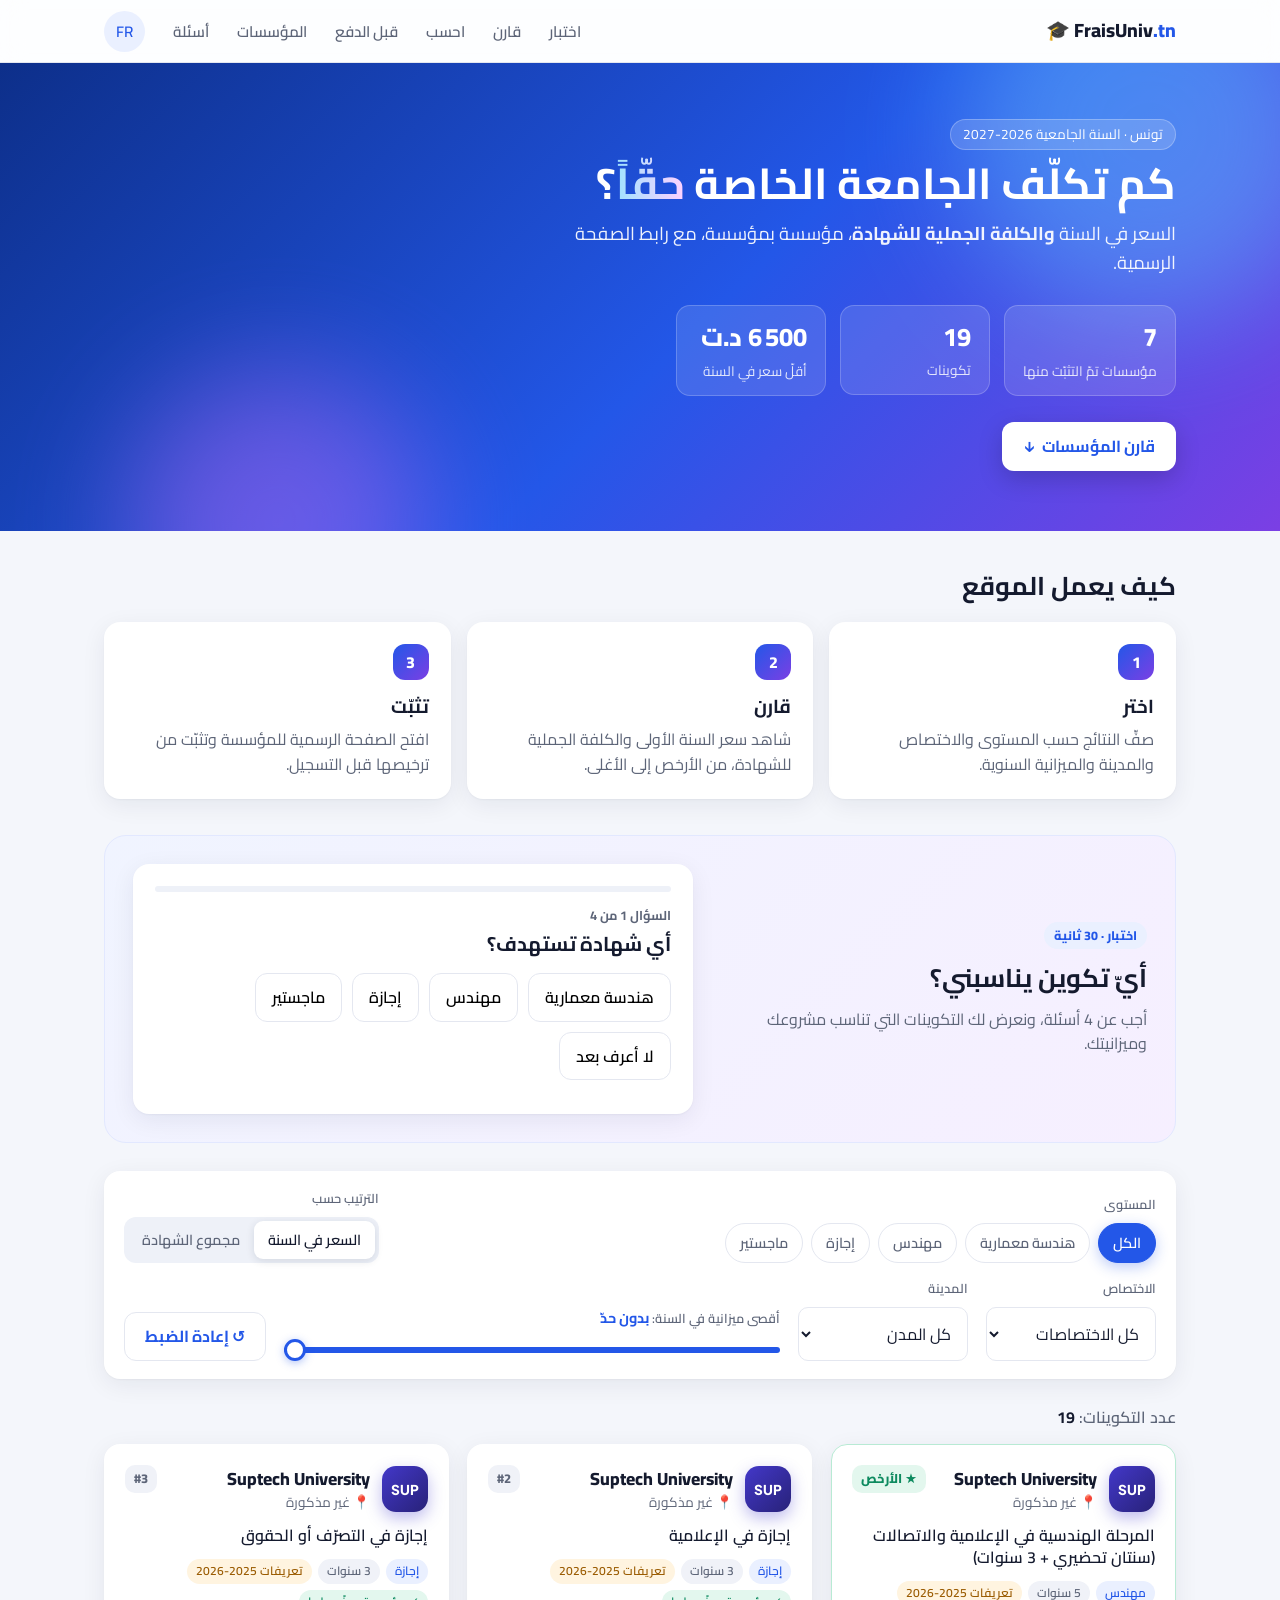
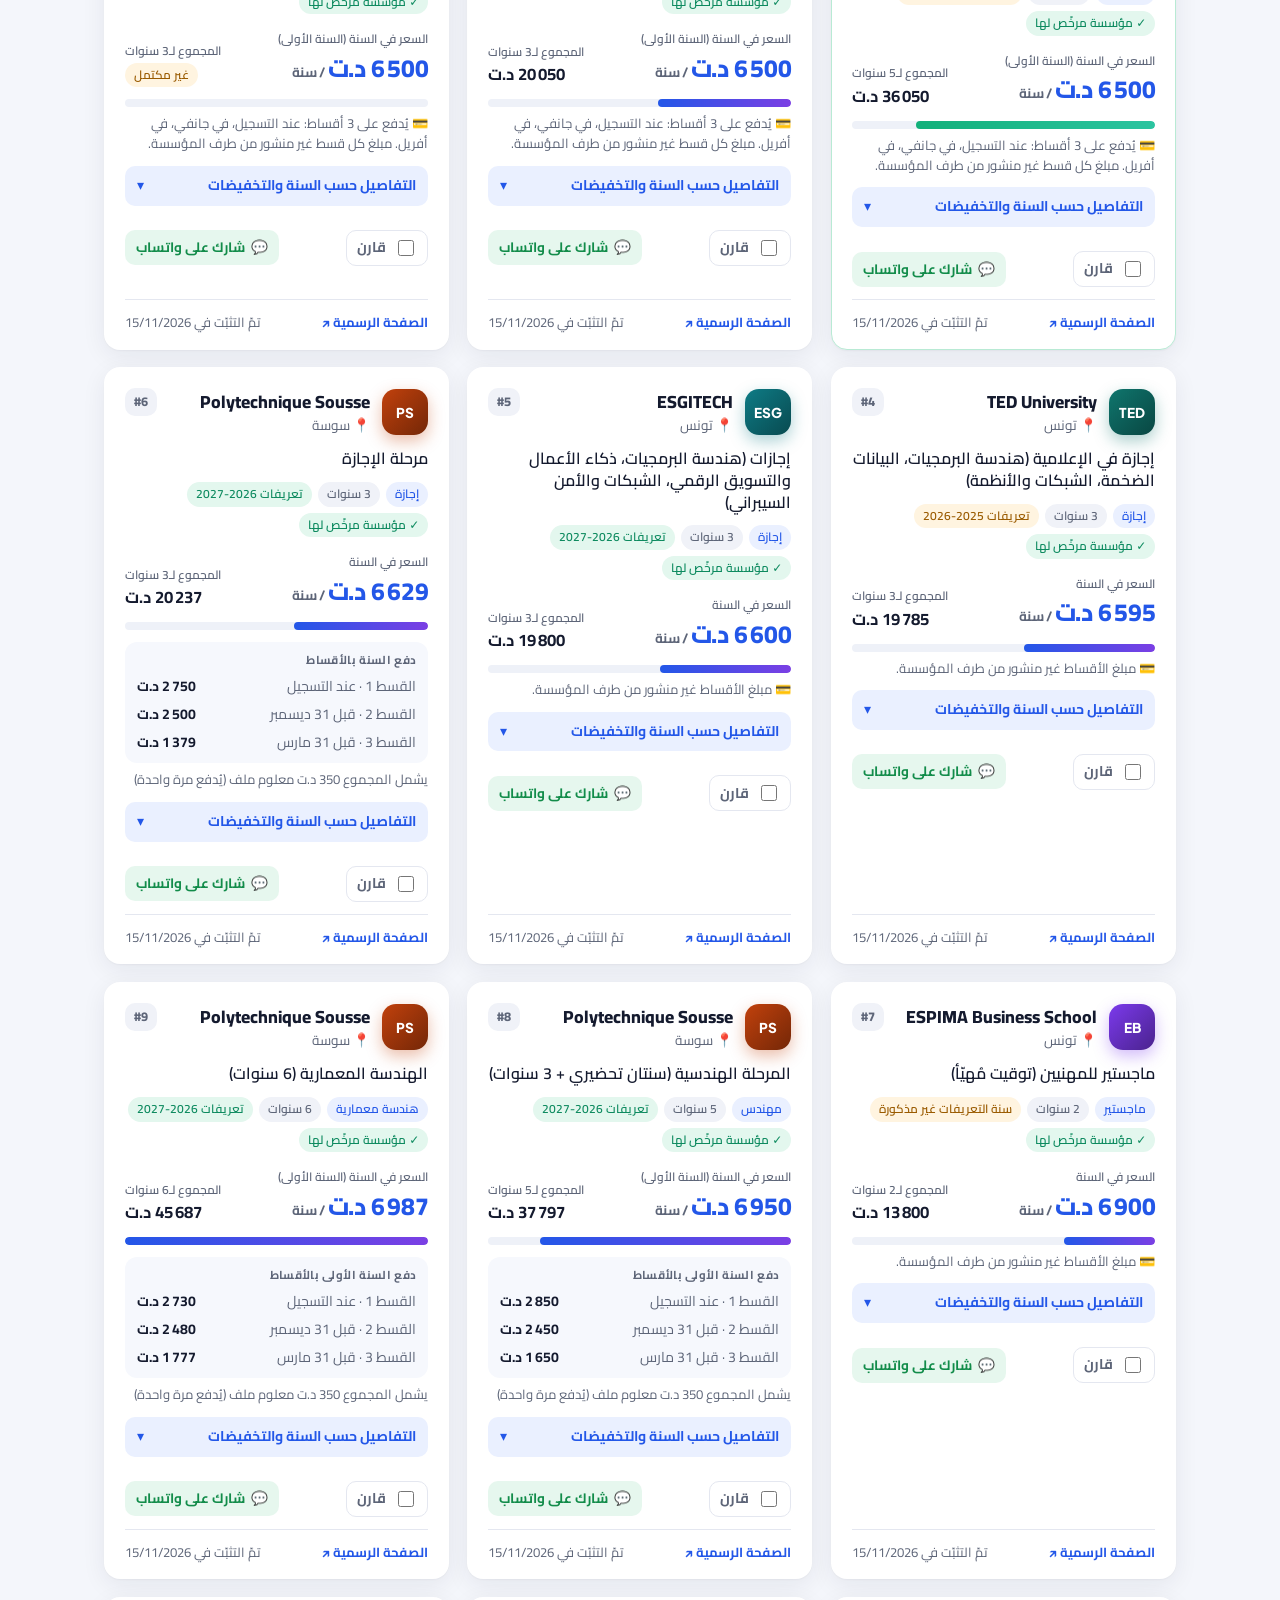
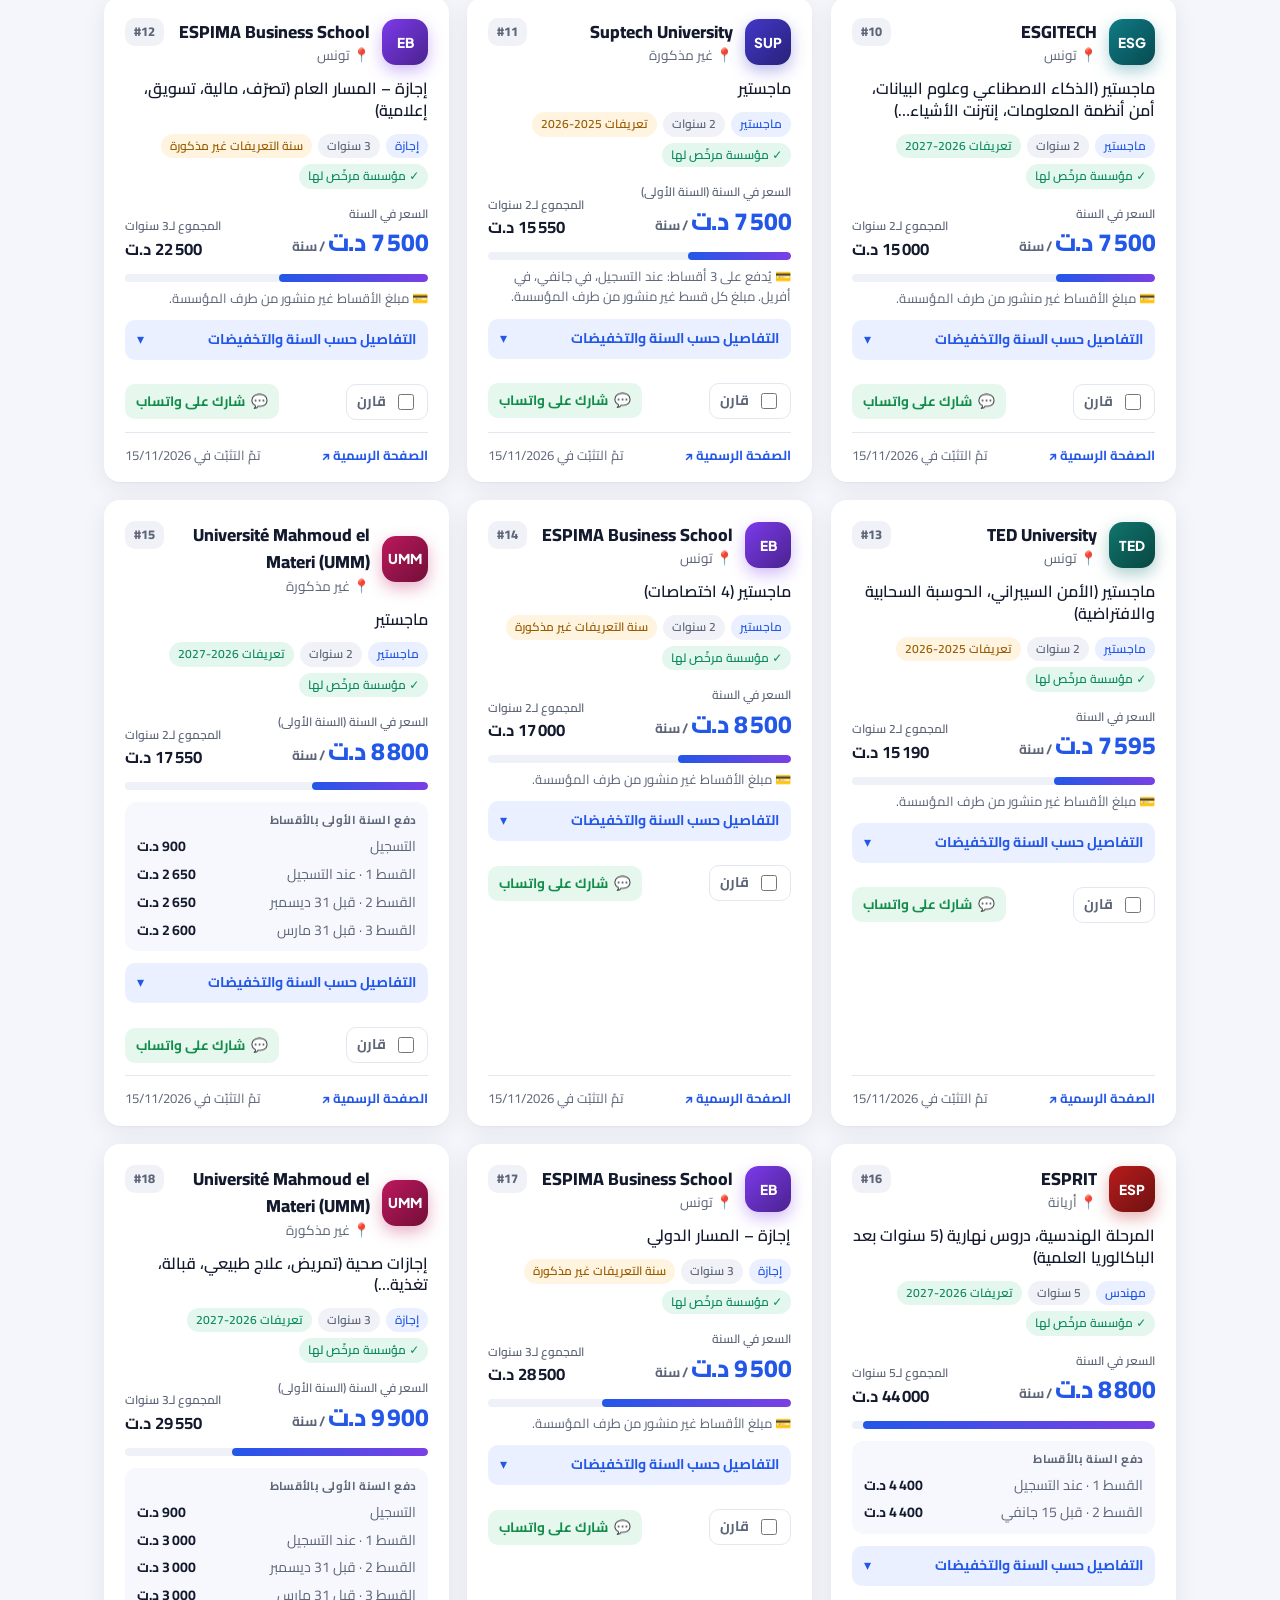
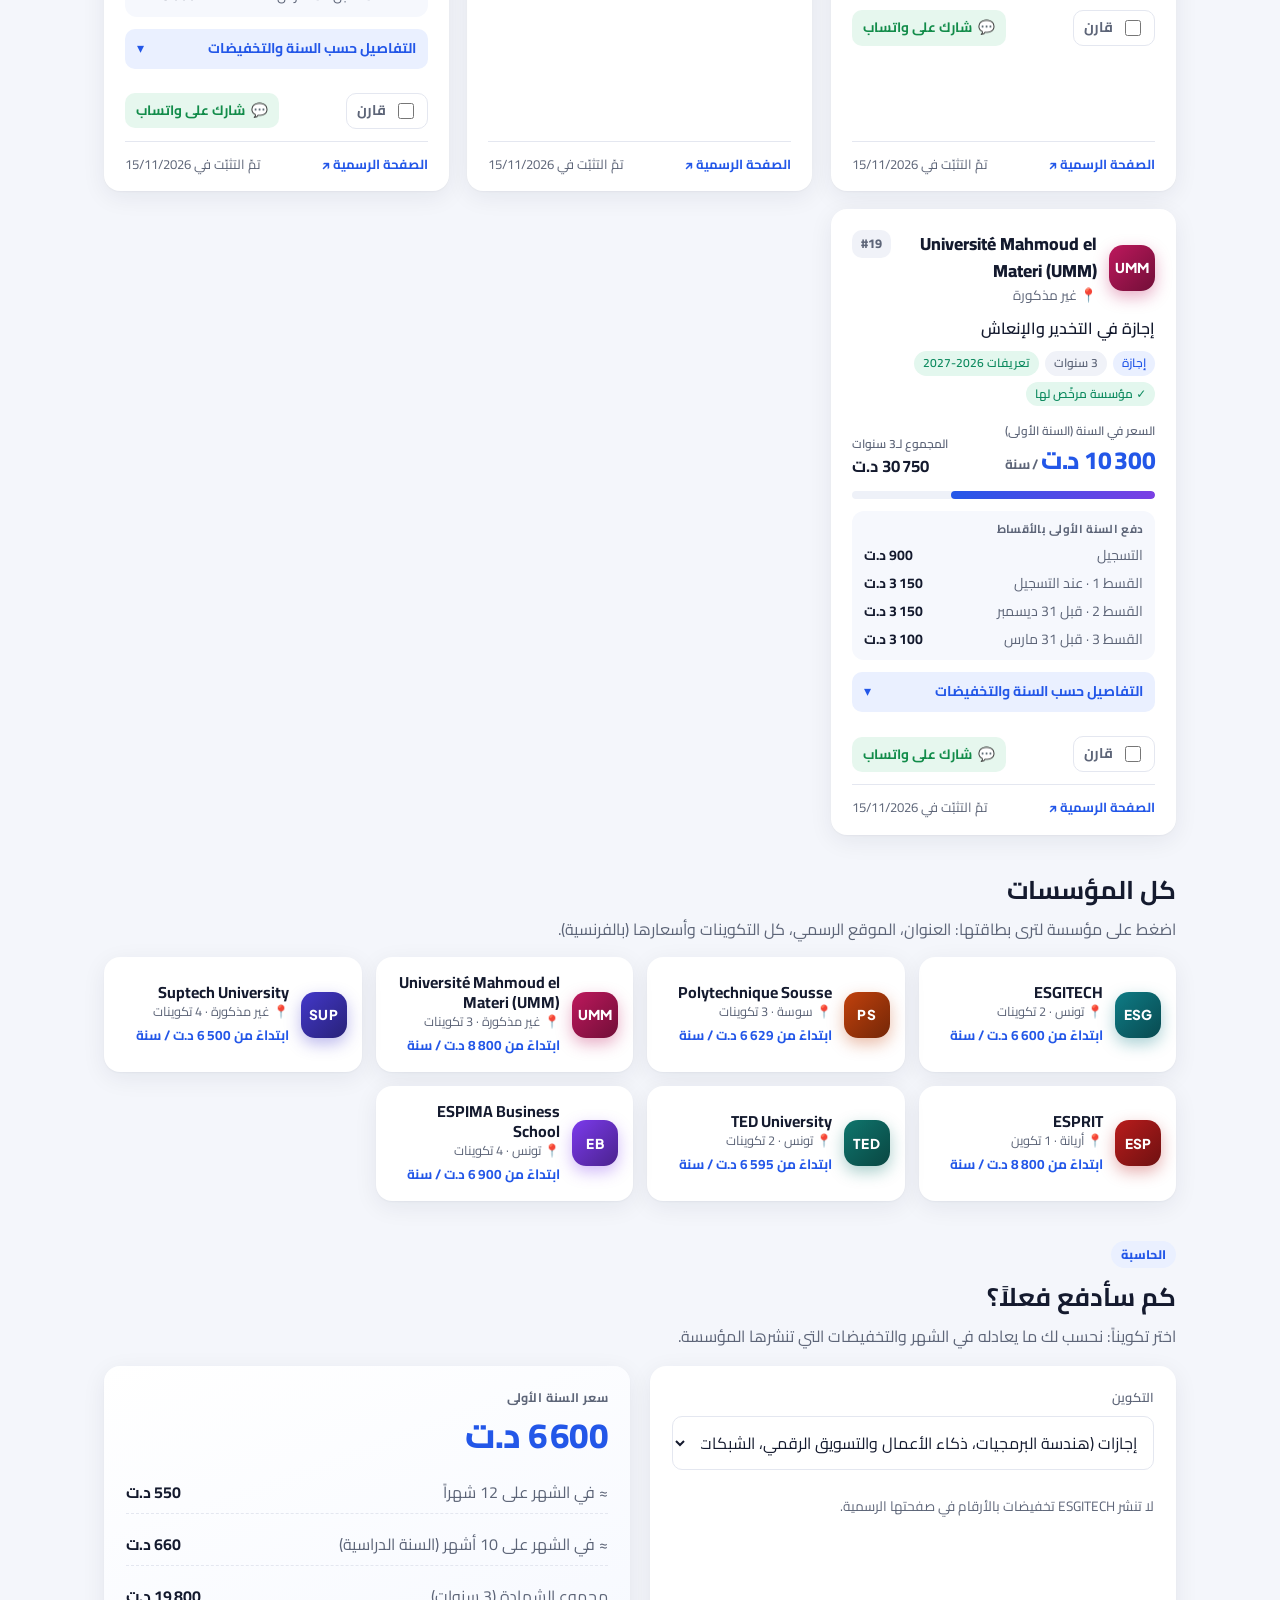
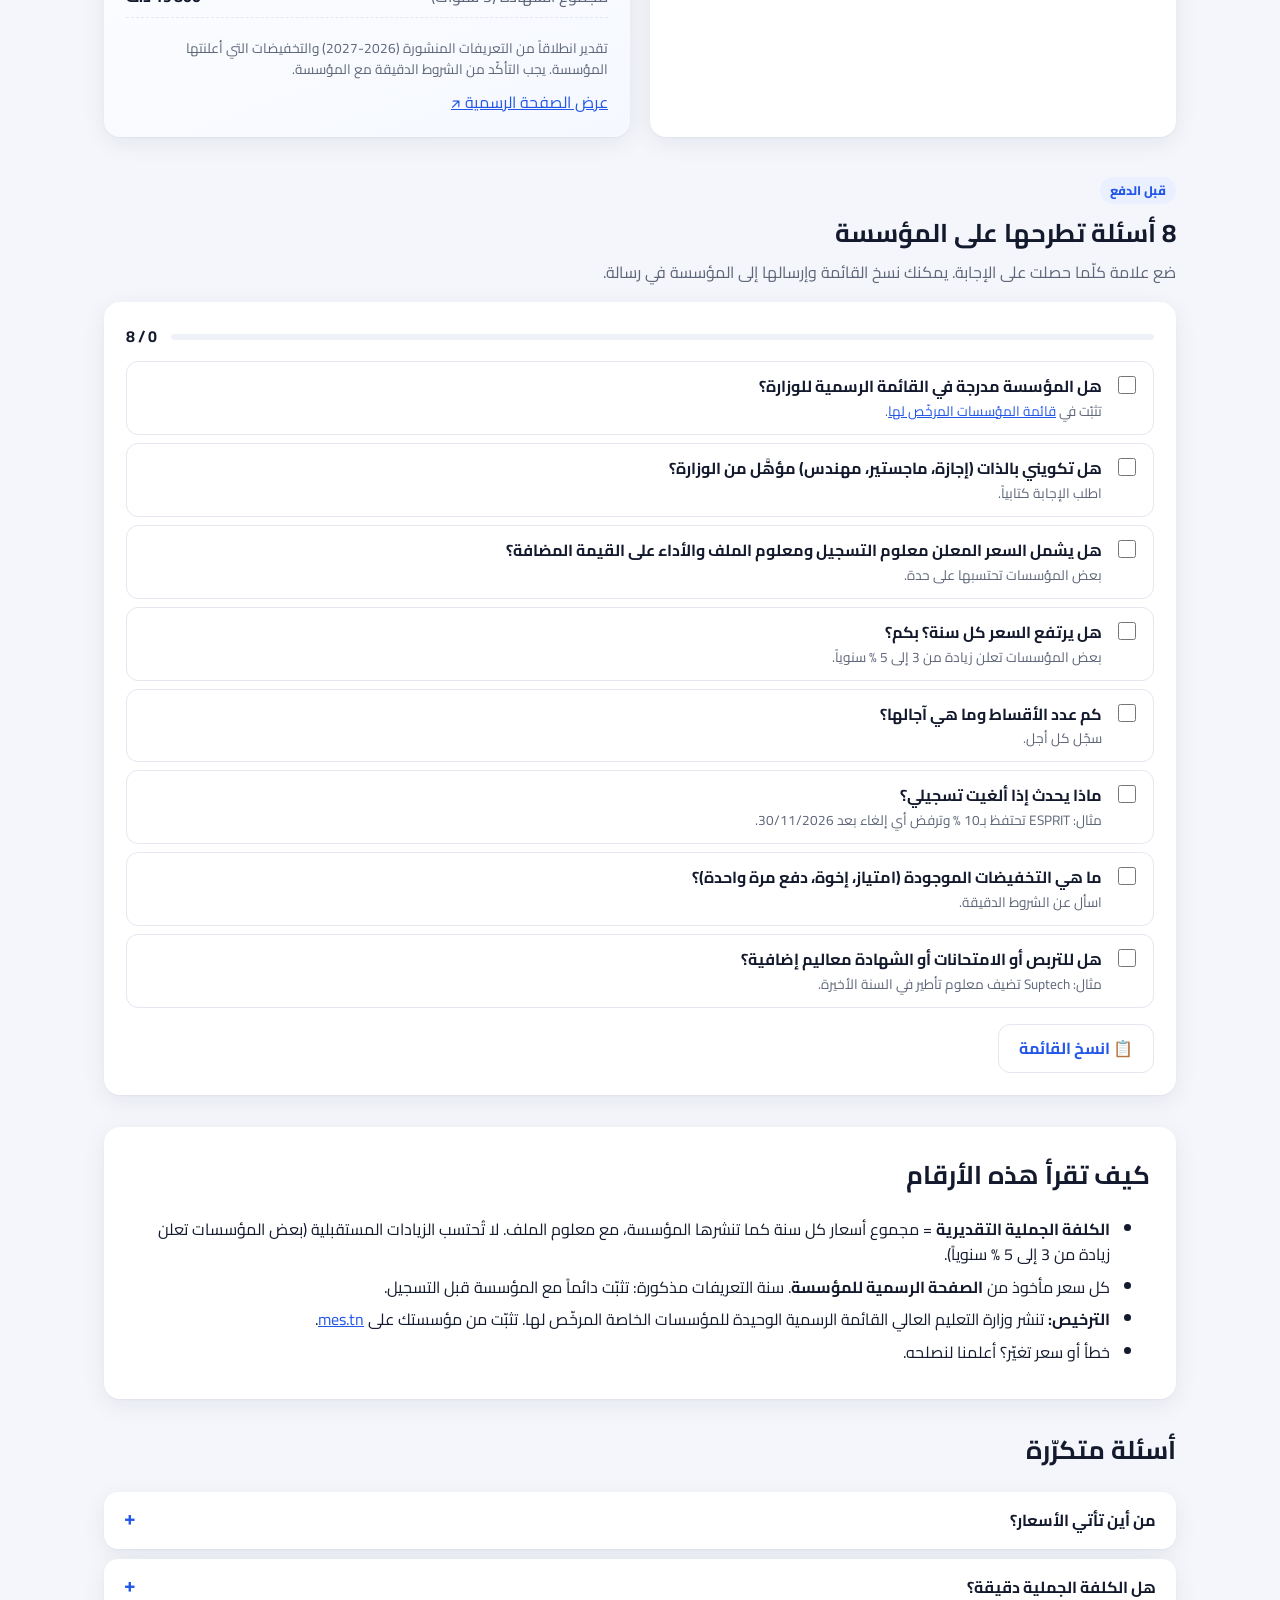
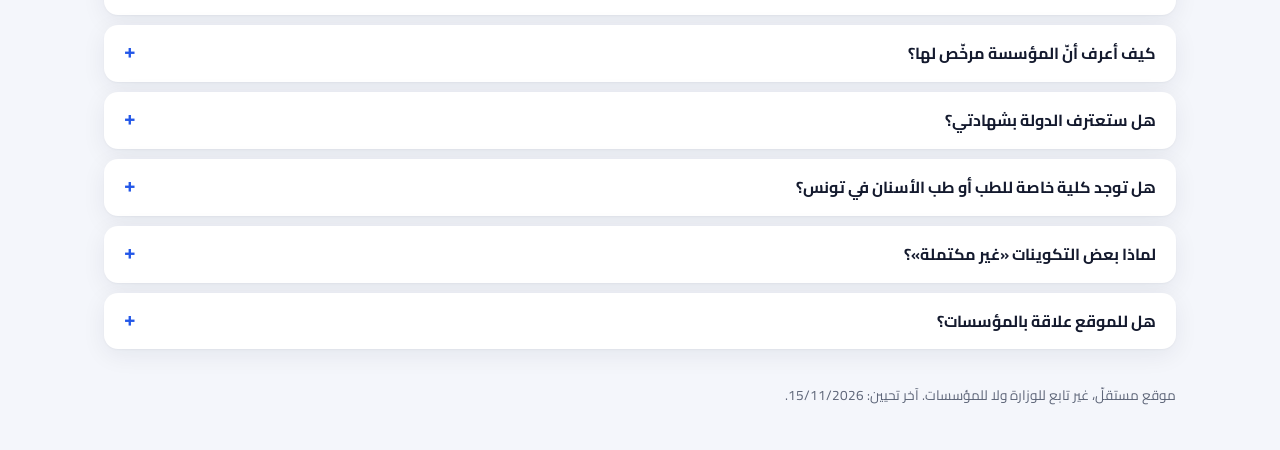
==== commit 7bfd3003: "Fiche par école (pages générées par tools/fiches.js), badges d'école, section Toutes les écoles, sit" ====
--- a/ar.html
+++ b/ar.html
@@ -29,6 +29,7 @@
         <a href="#comparer">قارن</a>
         <a href="#calcul">احسب</a>
         <a href="#avant">قبل الدفع</a>
+        <a href="#ecoles">المؤسسات</a>
         <a href="#faq">أسئلة</a>
         <a href="./" class="lang" lang="fr" hreflang="fr">FR</a>
       </div>
@@ -107,6 +108,12 @@
     <p id="count" class="count" aria-live="polite"></p>
     <div id="cards" class="cards"></div>
 
+    <section id="ecoles" class="schools reveal">
+      <h2>كل المؤسسات</h2>
+      <p>اضغط على مؤسسة لترى بطاقتها: العنوان، الموقع الرسمي، كل التكوينات وأسعارها (بالفرنسية).</p>
+      <div id="school-grid" class="school-grid"></div>
+    </section>
+
     <section id="calcul" class="calc reveal">
       <div class="calc-head">
         <span class="kicker">الحاسبة</span>
--- a/css/extras.css
+++ b/css/extras.css
@@ -100,3 +100,56 @@
   .quiz { padding: 18px; }
   .cmp-bar { width: calc(100% - 32px); justify-content: space-between; }
 }
+
+/* Badge d'école (initiales sur la couleur de l'école) */
+.mono { flex: none; width: 46px; height: 46px; border-radius: 14px; display: grid; place-items: center; font-weight: 800; font-size: .85rem; letter-spacing: .02em; color: #fff; background: linear-gradient(135deg, var(--c), color-mix(in srgb, var(--c) 60%, #000)); box-shadow: 0 6px 16px color-mix(in srgb, var(--c) 35%, transparent); font-family: "Plus Jakarta Sans", system-ui, sans-serif; }
+.mono.big { width: 84px; height: 84px; border-radius: 22px; font-size: 1.5rem; border: 3px solid rgba(255,255,255,.35); }
+.card-top .who { display: flex; gap: 12px; align-items: center; }
+.school a { color: inherit; text-decoration: none; }
+.school a:hover { color: var(--accent); text-decoration: underline; }
+
+/* Section « Toutes les écoles » */
+.schools { margin: 36px 0 0; }
+.schools h2 { margin: 0 0 6px; }
+.schools > p { color: var(--muted); margin: 0 0 16px; }
+.school-grid { display: grid; grid-template-columns: repeat(auto-fill, minmax(240px, 1fr)); gap: 14px; }
+.stile { display: flex; gap: 12px; align-items: center; background: #fff; border-radius: var(--r); padding: 14px; box-shadow: var(--shadow); text-decoration: none; color: var(--text); border: 1px solid transparent; transition: transform .2s var(--ease), box-shadow .2s, border-color .2s; }
+.stile:hover { transform: translateY(-3px); box-shadow: var(--shadow-up); border-color: #d6e0ff; }
+.stile b { display: block; line-height: 1.25; }
+.stile small { display: block; color: var(--muted); font-size: .8rem; }
+.stile .from { color: var(--accent); font-weight: 700; font-size: .85rem; }
+
+/* Fiche école */
+.fi-hero { background: linear-gradient(135deg, color-mix(in srgb, var(--c) 85%, #000), var(--c) 60%, color-mix(in srgb, var(--c) 55%, #7b3fe4)); color: #fff; padding: 40px 0 44px; }
+.fi-hero-in { display: flex; gap: 22px; align-items: center; flex-wrap: wrap; animation: rise .6s var(--ease) both; }
+.fi-hero h1 { margin: 4px 0 10px; font-size: 2.1rem; letter-spacing: -.02em; }
+.fi-hero .badges .badge.grey { background: rgba(255,255,255,.18); color: #fff; }
+.crumbs { margin: 0; font-size: .85rem; opacity: .85; }
+.crumbs a { color: #fff; }
+.fi-from { margin-inline-start: auto; background: rgba(255,255,255,.14); border: 1px solid rgba(255,255,255,.25); border-radius: 16px; padding: 12px 18px; text-align: center; }
+.fi-from b { display: block; font-size: 1.6rem; font-weight: 800; }
+.fi-from small { opacity: .85; font-size: .8rem; }
+.fi { display: grid; grid-template-columns: 340px 1fr; gap: 22px; align-items: start; margin-top: 26px; margin-bottom: 30px; }
+.fi-info, .fi-forms { background: #fff; border-radius: var(--r); padding: 22px; box-shadow: var(--shadow); }
+.fi-info { position: sticky; top: 80px; }
+.fi h2 { margin: 0 0 14px; font-size: 1.25rem; }
+.fi-info dl { margin: 0; display: grid; gap: 4px; }
+.fi-info dt { font-size: .75rem; font-weight: 700; color: var(--muted); text-transform: uppercase; letter-spacing: .04em; margin-top: 10px; }
+.fi-info dd { margin: 0; }
+.fi-actions { display: grid; gap: 10px; margin-top: 20px; }
+.fi-actions .btn, .fi-actions .wa { justify-content: center; }
+.fi-forms h3 { margin: 22px 0 8px; font-size: .85rem; text-transform: uppercase; letter-spacing: .05em; color: var(--accent); }
+.fi-forms h3:first-of-type { margin-top: 0; }
+.fi-row { display: flex; justify-content: space-between; gap: 16px; padding: 14px 0; border-bottom: 1px solid var(--line); }
+.fi-row h4 { margin: 0 0 2px; font-size: 1rem; }
+.fi-price { text-align: end; flex: none; }
+.fi-price b { display: block; font-size: 1.3rem; color: var(--accent); }
+.fi-price small, .fi-price span { display: block; font-size: .8rem; color: var(--muted); }
+.fi-years, .fi-tr { display: flex; flex-wrap: wrap; gap: 6px; margin-top: 8px; }
+.fi-years span, .fi-tr span { font-size: .8rem; background: #f3f6fd; border-radius: 8px; padding: 4px 8px; }
+@media (max-width: 760px) {
+  .fi { grid-template-columns: 1fr; }
+  .fi-info { position: static; }
+  .fi-from { margin-inline-start: 0; }
+  .fi-hero h1 { font-size: 1.6rem; }
+}
